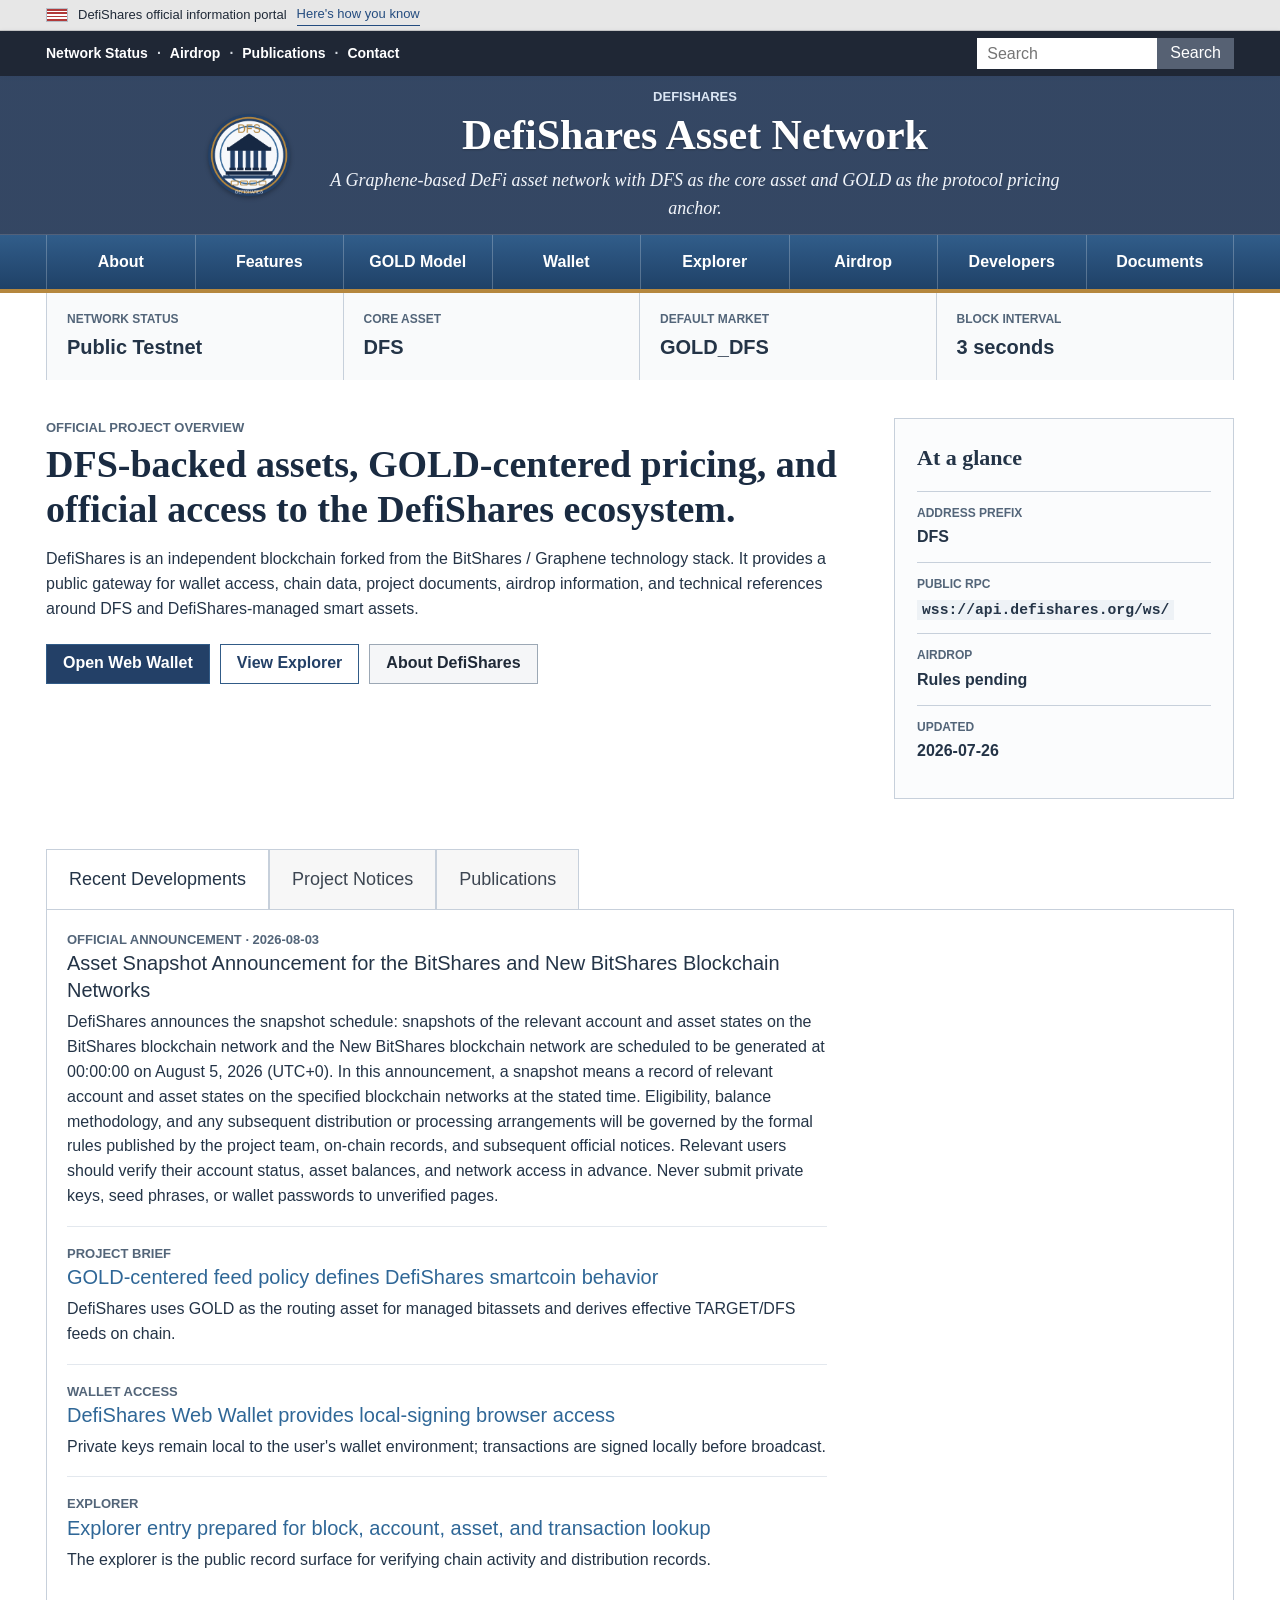
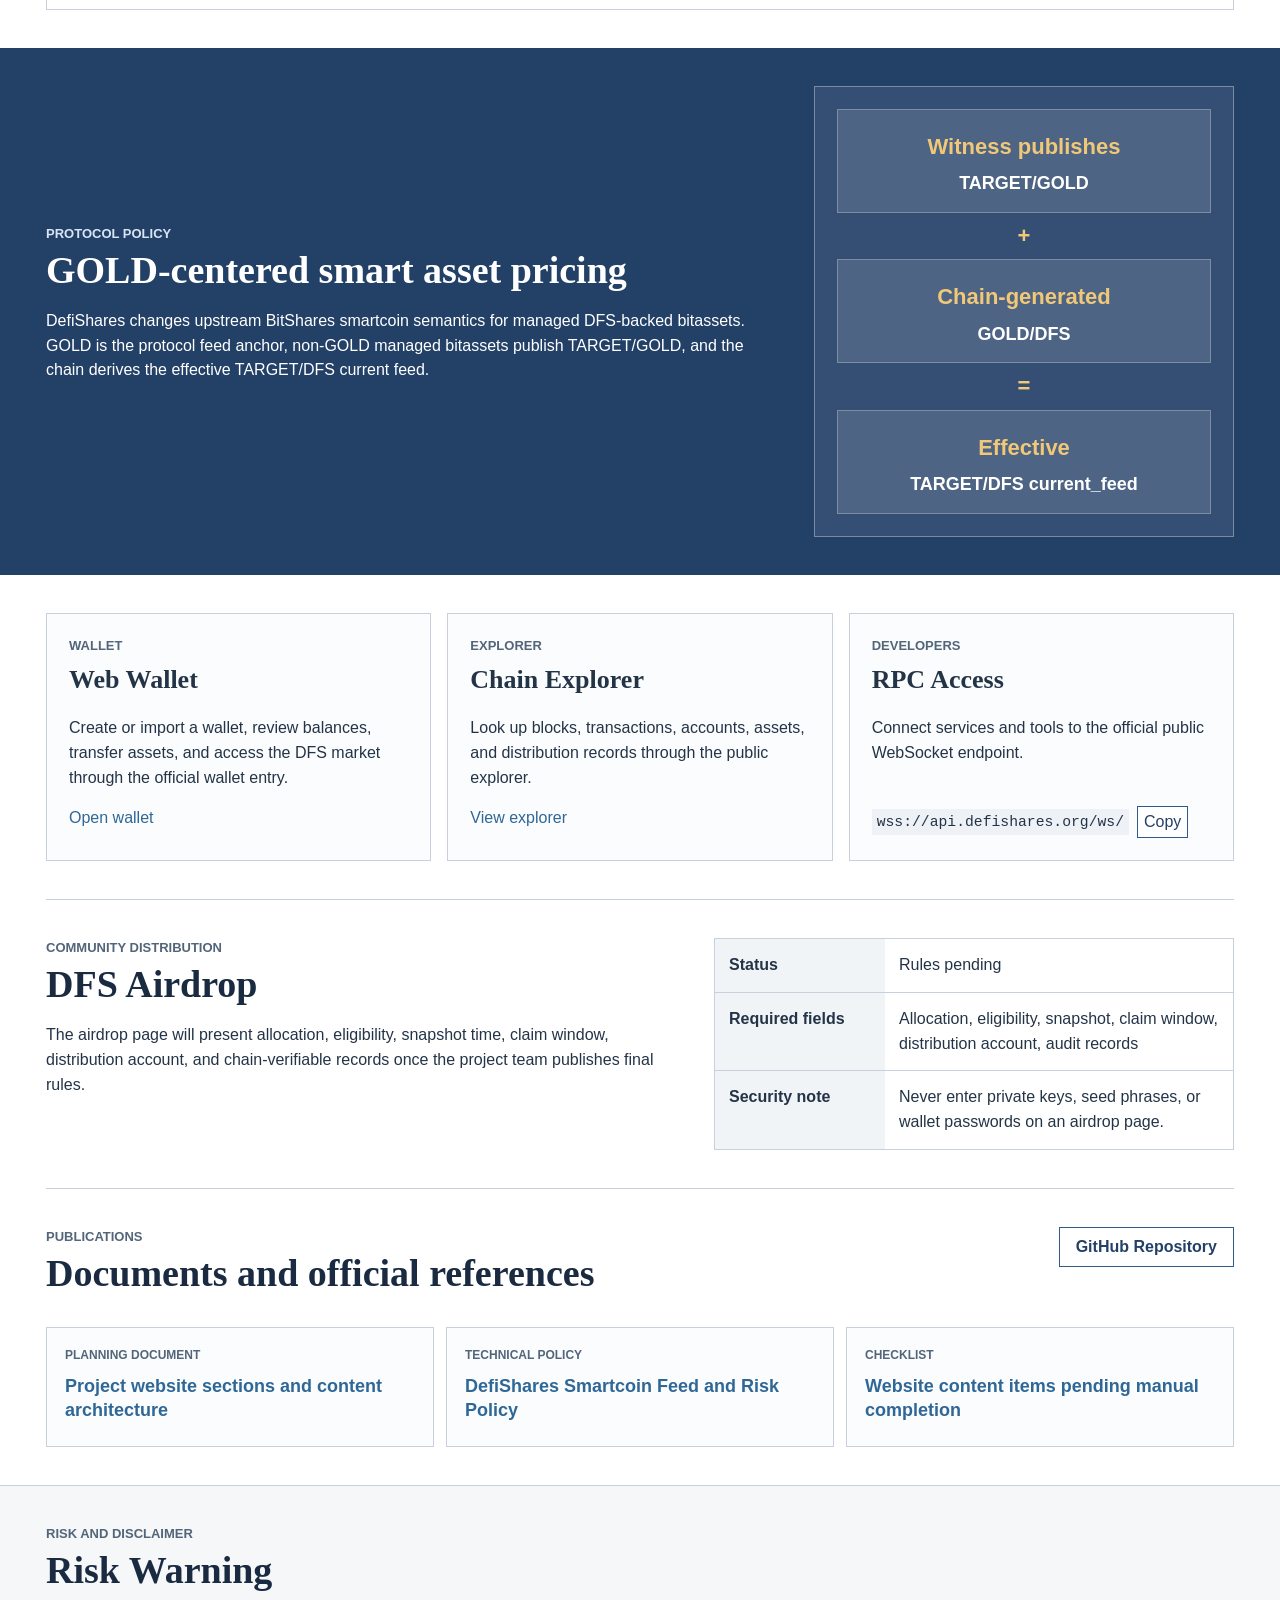
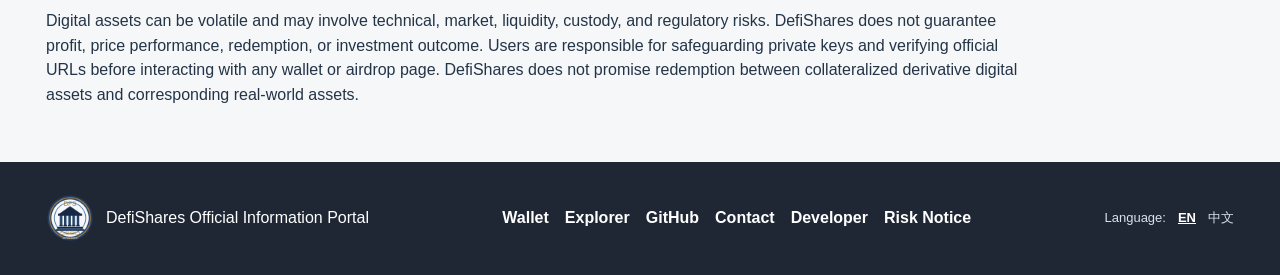
==== index.html @ ba1f583e "Clarify BitShares asset snapshot announcement" ====
<!doctype html>
<html lang="zh-CN">
  <head>
    <meta charset="utf-8" />
    <meta name="viewport" content="width=device-width, initial-scale=1" />
    <title>DefiShares - Official Information Portal</title>
    <meta
      name="description"
      content="DefiShares official information portal for DFS, GOLD-centered smart assets, wallet, explorer, airdrop, and technical documentation."
    />
    <link rel="icon" href="./assets/defishares-seal.png" />
    <link rel="stylesheet" href="./styles.css" />
  </head>
  <body>
    <div class="official-banner" role="note">
      <div class="page-shell banner-inner">
        <span class="mini-mark" aria-hidden="true"></span>
        <span data-i18n="portal">DefiShares official information portal</span>
        <button class="banner-toggle" type="button" aria-expanded="false" aria-controls="banner-details" data-i18n="how">
          Here's how you know
        </button>
      </div>
      <div class="page-shell banner-details" id="banner-details" hidden data-i18n="banner">
        Use links from this website to access the official wallet, explorer, documents, and community channels.
        DefiShares will never ask for your private key, seed phrase, or wallet password.
      </div>
    </div>

    <header class="site-header">
      <div class="utility-bar">
        <div class="page-shell utility-inner">
          <nav aria-label="Utility navigation">
            <a href="#status" data-i18n="networkStatus">Network Status</a>
            <a href="./airdrop.html" data-i18n="airdrop">Airdrop</a>
            <a href="./documents.html" data-i18n="publications">Publications</a>
            <a href="#community" data-i18n="contact">Contact</a>
          </nav>
          <form class="search-form" role="search">
            <label for="site-search" class="sr-only" data-i18n="search">Search</label>
            <input id="site-search" type="search" placeholder="Search" data-i18n-placeholder="search" />
            <button type="submit" data-i18n="search">Search</button>
          </form>
        </div>
      </div>

      <div class="masthead">
        <div class="page-shell masthead-inner">
          <img src="./assets/defishares-seal.png" alt="DefiShares seal" class="seal" />
          <div>
            <p class="eyebrow">DefiShares</p>
            <h1 data-i18n="mastheadTitle">DefiShares Asset Network</h1>
            <p class="tagline" data-i18n="tagline">
              A Graphene-based DeFi asset network with DFS as the core asset and GOLD as the protocol pricing anchor.
            </p>
          </div>
        </div>
      </div>

      <nav class="primary-nav" aria-label="Primary navigation">
        <div class="page-shell nav-grid">
          <a href="./about.html" data-i18n="navAbout">About</a>
          <a href="./features.html" data-i18n="navFeatures">Features</a>
          <a href="./gold.html" data-i18n="navGold">GOLD Model</a>
          <a href="#" data-link="walletUrl" data-i18n="navWallet">Wallet</a>
          <a href="#" data-link="explorerUrl" data-i18n="navExplorer">Explorer</a>
          <a href="./airdrop.html" data-i18n="navAirdrop">Airdrop</a>
          <a href="./developers.html" data-i18n="navDevelopers">Developers</a>
          <a href="./documents.html" data-i18n="navDocuments">Documents</a>
        </div>
      </nav>
    </header>

    <main id="main-content">
      <section class="status-strip" id="status" aria-label="Chain snapshot">
        <div class="page-shell status-grid">
          <article>
            <span data-i18n="networkStatus">Network</span>
            <strong data-config="networkStatus">Public Testnet</strong>
          </article>
          <article>
            <span data-i18n="coreAsset">Core Asset</span>
            <strong data-config="coreAsset">DFS</strong>
          </article>
          <article>
            <span data-i18n="defaultMarket">Default Market</span>
            <strong data-config="defaultMarket">GOLD_DFS</strong>
          </article>
          <article>
            <span data-i18n="blockInterval">Block Interval</span>
            <strong data-config="blockInterval">3 seconds</strong>
          </article>
        </div>
      </section>

      <section class="page-shell hero-section" id="about">
        <div class="hero-copy">
          <p class="section-kicker" data-i18n="officialProjectOverview">Official Project Overview</p>
          <h2 data-i18n="heroTitle">DFS-backed assets, GOLD-centered pricing, and official access to the DefiShares ecosystem.</h2>
          <p data-i18n="heroBody">
            DefiShares is an independent blockchain forked from the BitShares / Graphene technology stack.
            It provides a public gateway for wallet access, chain data, project documents, airdrop information,
            and technical references around DFS and DefiShares-managed smart assets.
          </p>
          <div class="action-row">
            <a class="button primary" href="#" data-link="walletUrl" data-i18n="openWebWallet">Open Web Wallet</a>
            <a class="button secondary" href="#" data-link="explorerUrl" data-i18n="viewExplorer">View Explorer</a>
            <a class="button tertiary" href="./about.html" data-i18n="aboutDefishares">About DefiShares</a>
          </div>
        </div>
        <aside class="official-card">
          <h3 data-i18n="atAGlance">At a glance</h3>
          <dl>
            <div>
              <dt data-i18n="addressPrefix">Address Prefix</dt>
              <dd data-config="addressPrefix">DFS</dd>
            </div>
            <div>
              <dt data-i18n="publicRpc">Public RPC</dt>
              <dd><code data-config="rpcUrl">wss://api.defishares.org/ws/</code></dd>
            </div>
            <div>
              <dt data-i18n="airdrop">Airdrop</dt>
              <dd data-config="airdropStatus">Rules pending</dd>
            </div>
            <div>
              <dt data-i18n="updated">Updated</dt>
              <dd data-config="lastUpdated">2026-07-11</dd>
            </div>
          </dl>
        </aside>
      </section>

      <section class="page-shell tab-section" id="features">
        <div class="tabs" role="tablist" aria-label="Recent developments">
          <button role="tab" id="tab-overview" aria-controls="panel-overview" aria-selected="true" data-i18n="recentDevelopments">Recent Developments</button>
          <button role="tab" id="tab-notices" aria-controls="panel-notices" aria-selected="false" data-i18n="projectNotices">Project Notices</button>
          <button role="tab" id="tab-publications" aria-controls="panel-publications" aria-selected="false" data-i18n="publications">Publications</button>
        </div>
        <div class="tab-panels">
          <section class="tab-panel active" id="panel-overview" role="tabpanel" aria-labelledby="tab-overview">
            <div class="news-list">
              <article>
                <p class="meta" data-i18n="snapshotAnnouncementMeta">Official announcement · 2026-08-03</p>
                <h3 data-i18n="snapshotAnnouncementTitle">Asset Snapshot Announcement for the BitShares and New BitShares Blockchain Networks</h3>
                <p data-i18n="snapshotAnnouncementBody">DefiShares announces the snapshot schedule: snapshots of the relevant account and asset states on the BitShares blockchain network and the New BitShares blockchain network are scheduled to be generated at 00:00:00 on August 5, 2026 (UTC+0). In this announcement, a snapshot means a record of relevant account and asset states on the specified blockchain networks at the stated time. Eligibility, balance methodology, and any subsequent distribution or processing arrangements will be governed by the formal rules published by the project team, on-chain records, and subsequent official notices. Relevant users should verify their account status, asset balances, and network access in advance. Never submit private keys, seed phrases, or wallet passwords to unverified pages.</p>
              </article>
              <article>
                <p class="meta" data-i18n="projectBrief">Project brief</p>
                <h3><a href="./gold.html" data-i18n="goldNewsTitle">GOLD-centered feed policy defines DefiShares smartcoin behavior</a></h3>
                <p data-i18n="goldNewsBody">DefiShares uses GOLD as the routing asset for managed bitassets and derives effective TARGET/DFS feeds on chain.</p>
              </article>
              <article>
                <p class="meta" data-i18n="walletAccess">Wallet access</p>
                <h3><a href="#" data-link="walletUrl" data-i18n="walletNewsTitle">DefiShares Web Wallet provides local-signing browser access</a></h3>
                <p data-i18n="walletNewsBody">Private keys remain local to the user's wallet environment; transactions are signed locally before broadcast.</p>
              </article>
              <article>
                <p class="meta" data-i18n="navExplorer">Explorer</p>
                <h3><a href="#" data-link="explorerUrl" data-i18n="explorerNewsTitle">Explorer entry prepared for block, account, asset, and transaction lookup</a></h3>
                <p data-i18n="explorerNewsBody">The explorer is the public record surface for verifying chain activity and distribution records.</p>
              </article>
            </div>
          </section>

          <section class="tab-panel" id="panel-notices" role="tabpanel" aria-labelledby="tab-notices" hidden>
            <div class="notice-grid">
              <article>
                <p class="meta" data-i18n="snapshotAnnouncementMeta">Official announcement · 2026-08-03</p>
                <h3 data-i18n="snapshotAnnouncementTitle">Asset Snapshot Announcement for the BitShares and New BitShares Blockchain Networks</h3>
                <p data-i18n="snapshotAnnouncementBody">DefiShares announces the snapshot schedule: snapshots of the relevant account and asset states on the BitShares blockchain network and the New BitShares blockchain network are scheduled to be generated at 00:00:00 on August 5, 2026 (UTC+0). In this announcement, a snapshot means a record of relevant account and asset states on the specified blockchain networks at the stated time. Eligibility, balance methodology, and any subsequent distribution or processing arrangements will be governed by the formal rules published by the project team, on-chain records, and subsequent official notices. Relevant users should verify their account status, asset balances, and network access in advance. Never submit private keys, seed phrases, or wallet passwords to unverified pages.</p>
              </article>
              <article>
                <h3 data-i18n="networkDesignation">Network designation</h3>
                <p data-i18n="networkDesignationBody">This site currently labels the active network as Public Testnet. Update site-config.js if the launch state changes.</p>
              </article>
              <article>
                <h3 data-i18n="riskStatement">Risk statement</h3>
                <p data-i18n="riskStatementBody">DFS and DefiShares-managed assets involve blockchain, liquidity, market, custody, and protocol risks. This website does not provide investment advice.</p>
              </article>
            </div>
          </section>

          <section class="tab-panel" id="panel-publications" role="tabpanel" aria-labelledby="tab-publications" hidden>
            <ul class="publication-list">
              <li><a href="../DefiShares项目官网板块与内容规划.md" data-i18n="websitePlanningDoc">Website section and content planning document</a></li>
              <li><a href="../bitshares-core/defishares-docs/Gold-Feed-Policy.md" data-i18n="feedPolicyDoc">DefiShares Smartcoin Feed and Risk Policy</a></li>
              <li><a href="../output/pdf/DefiShares官网待填写内容清单.pdf" data-i18n="checklistDoc">Website content completion checklist</a></li>
            </ul>
          </section>
        </div>
      </section>

      <section class="blue-band" id="gold">
        <div class="page-shell two-column">
          <div>
            <p class="section-kicker light" data-i18n="protocolPolicy">Protocol Policy</p>
            <h2 data-i18n="goldPricingTitle">GOLD-centered smart asset pricing</h2>
            <p data-i18n="goldPricingBody">
              DefiShares changes upstream BitShares smartcoin semantics for managed DFS-backed bitassets.
              GOLD is the protocol feed anchor, non-GOLD managed bitassets publish TARGET/GOLD, and the chain
              derives the effective TARGET/DFS current feed.
            </p>
          </div>
          <div class="formula-panel" aria-label="GOLD feed formula">
            <div><span data-i18n="witnessPublishes">Witness publishes</span> <strong>TARGET/GOLD</strong></div>
            <span>+</span>
            <div><span data-i18n="chainGenerated">Chain-generated</span> <strong>GOLD/DFS</strong></div>
            <span>=</span>
            <div><span data-i18n="effectiveFeed">Effective</span> <strong data-i18n="targetDfsFeed">TARGET/DFS current_feed</strong></div>
          </div>
        </div>
      </section>

      <section class="page-shell content-grid">
        <article class="content-card" id="wallet">
          <p class="meta" data-i18n="navWallet">Wallet</p>
          <h2 data-i18n="webWallet">Web Wallet</h2>
          <p data-i18n="walletCardBody">Create or import a wallet, review balances, transfer assets, and access the DFS market through the official wallet entry.</p>
          <a href="#" data-link="walletUrl" data-i18n="openWallet">Open wallet</a>
        </article>
        <article class="content-card" id="explorer">
          <p class="meta" data-i18n="navExplorer">Explorer</p>
          <h2 data-i18n="chainExplorer">Chain Explorer</h2>
          <p data-i18n="explorerCardBody">Look up blocks, transactions, accounts, assets, and distribution records through the public explorer.</p>
          <a href="#" data-link="explorerUrl" data-i18n="viewExplorerLower">View explorer</a>
        </article>
        <article class="content-card" id="developers">
          <p class="meta" data-i18n="navDevelopers">Developers</p>
          <h2 data-i18n="rpcAccess">RPC Access</h2>
          <p data-i18n="rpcBody">Connect services and tools to the official public WebSocket endpoint.</p>
          <div class="copy-row">
            <code data-config="rpcUrl">wss://api.defishares.org/ws/</code>
            <button type="button" id="copy-rpc" data-i18n="copy">Copy</button>
          </div>
        </article>
      </section>

      <section class="page-shell airdrop-section" id="airdrop">
        <div>
          <p class="section-kicker" data-i18n="communityDistribution">Community Distribution</p>
          <h2 data-i18n="dfsAirdrop">DFS Airdrop</h2>
          <p data-i18n="airdropBody">
            The airdrop page will present allocation, eligibility, snapshot time, claim window, distribution account,
            and chain-verifiable records once the project team publishes final rules.
          </p>
        </div>
        <div class="airdrop-table" role="table" aria-label="Airdrop fields">
          <div role="row">
            <strong role="cell" data-i18n="status">Status</strong>
            <span role="cell" data-config="airdropStatus">Rules pending</span>
          </div>
          <div role="row">
            <strong role="cell" data-i18n="requiredFields">Required fields</strong>
            <span role="cell" data-i18n="requiredFieldsValue">Allocation, eligibility, snapshot, claim window, distribution account, audit records</span>
          </div>
          <div role="row">
            <strong role="cell" data-i18n="securityNote">Security note</strong>
            <span role="cell" data-i18n="securityNoteValue">Never enter private keys, seed phrases, or wallet passwords on an airdrop page.</span>
          </div>
        </div>
      </section>

      <section class="page-shell documents-section" id="documents">
        <div class="section-heading-row">
          <div>
            <p class="section-kicker" data-i18n="publications">Publications</p>
            <h2 data-i18n="documentsReferences">Documents and official references</h2>
          </div>
          <a class="button secondary" href="#" data-link="githubUrl" data-i18n="githubRepository">GitHub Repository</a>
        </div>
        <div class="document-list">
          <a href="../DefiShares项目官网板块与内容规划.md">
            <span data-i18n="planningDocument">Planning Document</span>
            <strong data-i18n="planningDocumentBody">Project website sections and content architecture</strong>
          </a>
          <a href="../bitshares-core/defishares-docs/Gold-Feed-Policy.md">
            <span data-i18n="technicalPolicy">Technical Policy</span>
            <strong data-i18n="feedPolicyBody">DefiShares Smartcoin Feed and Risk Policy</strong>
          </a>
          <a href="../output/pdf/DefiShares官网待填写内容清单.pdf">
            <span data-i18n="checklist">Checklist</span>
            <strong data-i18n="checklistBody">Website content items pending manual completion</strong>
          </a>
        </div>
      </section>

      <section class="risk-section" id="risk">
        <div class="page-shell">
          <p class="section-kicker" data-i18n="riskDisclaimer">Risk and Disclaimer</p>
          <h2 data-i18n="importantNotice">Risk Warning</h2>
          <p data-i18n="riskBody">
            Digital assets can be volatile and may involve technical, market, liquidity, custody, and regulatory risks.
            DefiShares does not guarantee profit, price performance, redemption, or investment outcome.
            Users are responsible for safeguarding private keys and verifying official URLs before interacting with any wallet or airdrop page.
            DefiShares does not promise redemption between collateralized derivative digital assets and corresponding real-world assets.
          </p>
        </div>
      </section>
    </main>

    <footer class="site-footer" id="community">
      <div class="page-shell footer-grid">
        <div>
          <img src="./assets/defishares-seal.png" alt="" class="footer-seal" />
          <p data-i18n="footerPortal">DefiShares Official Information Portal</p>
        </div>
        <nav aria-label="Footer navigation">
          <a href="#" data-link="walletUrl" data-i18n="navWallet">Wallet</a>
          <a href="#" data-link="explorerUrl" data-i18n="navExplorer">Explorer</a>
          <a href="#" data-link="githubUrl">GitHub</a>
          <a href="mailto:contact@defishares.org" data-i18n="contact">Contact</a>
          <a href="mailto:dev@defishares.org" data-i18n="developer">Developer</a>
          <a href="./index.html#risk" data-i18n="riskNotice">Risk Notice</a>
        </nav>
        <div class="footer-language" role="group" aria-label="Language">
          <span data-i18n="language">Language:</span>
          <button type="button" data-lang="en">EN</button>
          <button type="button" data-lang="zh">中文</button>
        </div>
      </div>
    </footer>

    <script src="./site-config.js?v=3"></script>
    <script src="./script.js?v=8"></script>
  </body>
</html>
---- styles.css ----
:root {
  --ink: #243447;
  --muted: #536579;
  --navy: #1f2f46;
  --blue: #234067;
  --blue-2: #315b87;
  --link: #2f6797;
  --banner: #e7e7e7;
  --paper: #ffffff;
  --wash: #f4f6f8;
  --line: #c7d0db;
  --gold: #b5873e;
  --shadow: 0 2px 6px rgb(31 47 70 / 14%);
}

* {
  box-sizing: border-box;
}

html {
  scroll-behavior: smooth;
}

body {
  margin: 0;
  color: var(--ink);
  background: #6a7c94;
  font-family: Arial, Helvetica, "PingFang SC", "Microsoft YaHei", sans-serif;
  font-size: 16px;
  line-height: 1.55;
}

a {
  color: var(--link);
  text-decoration: none;
}

a:hover,
a:focus {
  text-decoration: underline;
}

button,
input {
  font: inherit;
}

.page-shell {
  width: min(1188px, calc(100% - 48px));
  margin: 0 auto;
}

.sr-only {
  position: absolute;
  width: 1px;
  height: 1px;
  padding: 0;
  margin: -1px;
  overflow: hidden;
  clip: rect(0, 0, 0, 0);
  border: 0;
}

.official-banner {
  color: #1f2937;
  background: var(--banner);
  border-bottom: 1px solid #c6c6c6;
  font-size: 13px;
}

.banner-inner {
  display: flex;
  align-items: center;
  gap: 10px;
  min-height: 30px;
}

.mini-mark {
  width: 22px;
  height: 14px;
  display: inline-block;
  border: 1px solid #b6bec8;
  background:
    linear-gradient(#b13a3a 0 14%, #fff 14% 28%, #b13a3a 28% 42%, #fff 42% 56%, #b13a3a 56% 70%, #fff 70% 84%, #b13a3a 84%),
    linear-gradient(90deg, #315b87 0 42%, transparent 42%);
}

.banner-toggle {
  border: 0;
  background: transparent;
  color: #244c7f;
  border-bottom: 1px solid currentColor;
  padding: 0;
  cursor: pointer;
}

.banner-details {
  padding: 8px 0 12px;
  color: #374151;
}

.site-header {
  background: var(--paper);
}

.utility-bar {
  background: #1f2735;
  color: white;
  box-shadow: var(--shadow);
}

.utility-inner {
  display: flex;
  justify-content: space-between;
  align-items: center;
  min-height: 45px;
  gap: 18px;
}

.utility-inner nav {
  display: flex;
  flex-wrap: wrap;
  gap: 0;
}

.utility-inner nav a {
  color: white;
  font-weight: 700;
  font-size: 14px;
}

.utility-inner nav a + a::before {
  content: "·";
  color: #d2d8e0;
  margin: 0 9px;
}

.search-form {
  display: flex;
  align-items: center;
}

.search-form input {
  width: 180px;
  height: 31px;
  border: 0;
  padding: 0 10px;
  background: white;
}

.search-form button {
  height: 31px;
  border: 0;
  color: white;
  background: #566173;
  padding: 0 13px;
  cursor: pointer;
}

.masthead {
  color: white;
  background:
    linear-gradient(rgb(35 55 86 / 92%), rgb(35 55 86 / 92%)),
    repeating-linear-gradient(90deg, rgb(255 255 255 / 8%) 0 1px, transparent 1px 54px);
  border-bottom: 1px solid rgb(255 255 255 / 14%);
}

.masthead-inner {
  min-height: 158px;
  display: flex;
  align-items: center;
  justify-content: center;
  gap: 22px;
  text-align: center;
}

.seal {
  width: 88px;
  height: 88px;
  flex: 0 0 auto;
  filter: drop-shadow(0 2px 2px rgb(0 0 0 / 28%));
}

.eyebrow,
.section-kicker,
.meta {
  margin: 0 0 4px;
  color: var(--muted);
  font-size: 13px;
  font-weight: 700;
  letter-spacing: 0;
  text-transform: uppercase;
}

.masthead .eyebrow {
  color: #dbe6f4;
}

.masthead h1 {
  margin: 0;
  font-family: Georgia, "Times New Roman", serif;
  font-size: clamp(30px, 4vw, 42px);
  line-height: 1.15;
  font-weight: 700;
  text-shadow: 0 1px 2px rgb(0 0 0 / 28%);
}

.tagline {
  max-width: 760px;
  margin: 8px auto 0;
  color: #f2f5fa;
  font-family: Georgia, "Times New Roman", serif;
  font-size: 18px;
  font-style: italic;
}

.primary-nav {
  background: linear-gradient(#315d8a, #1f4167);
  border-bottom: 4px solid var(--gold);
}

.nav-grid {
  display: grid;
  grid-template-columns: repeat(8, 1fr);
}

.nav-grid a {
  min-height: 54px;
  display: flex;
  align-items: center;
  justify-content: center;
  color: white;
  font-weight: 700;
  text-align: center;
  border-left: 1px solid rgb(255 255 255 / 24%);
}

.nav-grid a[aria-current="page"] {
  background: rgb(16 36 60 / 34%);
}

.nav-grid a:last-child {
  border-right: 1px solid rgb(255 255 255 / 24%);
}

.status-strip,
main {
  background: var(--paper);
}

.status-grid {
  display: grid;
  grid-template-columns: repeat(4, 1fr);
  gap: 0;
  border-left: 1px solid var(--line);
  border-right: 1px solid var(--line);
}

.status-grid article {
  padding: 17px 20px;
  border-right: 1px solid var(--line);
  background: #f9fafb;
}

.status-grid article:last-child {
  border-right: 0;
}

.status-grid span {
  display: block;
  color: var(--muted);
  font-size: 12px;
  font-weight: 700;
  text-transform: uppercase;
}

.status-grid strong {
  display: block;
  margin-top: 3px;
  color: var(--ink);
  font-size: 20px;
}

.hero-section {
  display: grid;
  grid-template-columns: minmax(0, 1fr) 340px;
  gap: 44px;
  padding: 38px 0 34px;
}

.hero-copy h2,
.blue-band h2,
.documents-section h2,
.airdrop-section h2,
.risk-section h2 {
  margin: 0 0 13px;
  color: #1a2b41;
  font-family: Georgia, "Times New Roman", serif;
  font-size: clamp(28px, 3vw, 38px);
  line-height: 1.18;
}

.hero-copy p {
  max-width: 800px;
}

.action-row {
  display: flex;
  flex-wrap: wrap;
  gap: 10px;
  margin-top: 22px;
}

.button {
  display: inline-flex;
  min-height: 40px;
  align-items: center;
  justify-content: center;
  padding: 0 16px;
  border: 1px solid var(--blue-2);
  font-weight: 700;
}

.button.primary {
  color: white;
  background: var(--blue);
}

.button.secondary {
  color: var(--blue);
  background: white;
}

.button.tertiary {
  color: #1f2937;
  border-color: #9ca8b5;
  background: #f5f6f8;
}

.button.is-copied {
  color: #21613b;
  border-color: #8ac49e;
  background: #edf8f0;
}

.official-card,
.content-card {
  border: 1px solid var(--line);
  background: #fbfcfd;
}

.official-card {
  padding: 22px;
}

.official-card h3 {
  margin: 0 0 16px;
  font-family: Georgia, "Times New Roman", serif;
  font-size: 22px;
}

.official-card dl {
  margin: 0;
}

.official-card div {
  padding: 12px 0;
  border-top: 1px solid var(--line);
}

.official-card dt {
  color: var(--muted);
  font-size: 12px;
  font-weight: 700;
  text-transform: uppercase;
}

.official-card dd {
  margin: 3px 0 0;
  font-weight: 700;
}

code {
  padding: 2px 5px;
  background: #eef2f6;
  font-family: "SFMono-Regular", Consolas, "Liberation Mono", monospace;
  font-size: 0.92em;
}

.tab-section {
  padding: 16px 0 38px;
}

.tabs {
  display: flex;
  border-bottom: 1px solid var(--line);
}

.tabs button {
  min-height: 60px;
  padding: 0 22px;
  border: 1px solid var(--line);
  border-bottom: 0;
  color: #3d4652;
  background: #f7f7f7;
  font-size: 18px;
  cursor: pointer;
}

.tabs button[aria-selected="true"] {
  color: var(--ink);
  background: white;
}

.tab-panels {
  border: 1px solid var(--line);
  border-top: 0;
  padding: 20px;
}

.news-list article {
  max-width: 760px;
  padding: 0 0 17px;
}

.news-list article + article {
  border-top: 1px solid #e3e8ee;
  padding-top: 17px;
}

.news-list h3 {
  margin: 0 0 6px;
  font-size: 20px;
  line-height: 1.35;
  font-weight: 400;
}

.news-list p,
.notice-grid p {
  margin: 0;
}

.notice-grid {
  display: grid;
  grid-template-columns: repeat(2, 1fr);
  gap: 16px;
}

.notice-grid article {
  border: 1px solid var(--line);
  padding: 18px;
  background: #f8fafc;
}

.notice-grid h3 {
  margin: 0 0 8px;
}

.publication-list {
  margin: 0;
  padding-left: 20px;
}

.publication-list li + li {
  margin-top: 10px;
}

.blue-band {
  color: white;
  background: var(--blue);
  padding: 38px 0;
}

.two-column {
  display: grid;
  grid-template-columns: minmax(0, 1fr) 420px;
  gap: 44px;
  align-items: center;
}

.section-kicker.light {
  color: #d8e5f4;
}

.blue-band h2,
.blue-band p {
  color: white;
}

.formula-panel {
  border: 1px solid rgb(255 255 255 / 34%);
  background: rgb(255 255 255 / 8%);
  padding: 22px;
  font-size: 18px;
  text-align: center;
}

.formula-panel div {
  padding: 14px;
  background: rgb(255 255 255 / 12%);
  border: 1px solid rgb(255 255 255 / 26%);
}

.formula-panel span {
  display: block;
  margin: 6px 0;
  color: #f0c878;
  font-weight: 700;
  font-size: 22px;
}

.content-grid {
  display: grid;
  grid-template-columns: repeat(3, 1fr);
  gap: 16px;
  padding: 38px 0;
}

.content-card {
  padding: 22px;
}

.content-card h2 {
  margin: 0 0 9px;
  font-family: Georgia, "Times New Roman", serif;
  font-size: 26px;
}

.content-card p:not(.meta) {
  min-height: 74px;
}

.copy-row {
  display: flex;
  align-items: center;
  gap: 8px;
  min-width: 0;
}

.copy-row code {
  overflow-wrap: anywhere;
}

.copy-row button {
  min-height: 32px;
  border: 1px solid var(--blue-2);
  color: var(--blue);
  background: white;
  cursor: pointer;
}

.airdrop-section {
  display: grid;
  grid-template-columns: minmax(0, 1fr) 520px;
  gap: 34px;
  padding: 38px 0;
  border-top: 1px solid var(--line);
}

.airdrop-table {
  border: 1px solid var(--line);
}

.airdrop-table > div {
  display: grid;
  grid-template-columns: 170px 1fr;
}

.airdrop-table > div + div {
  border-top: 1px solid var(--line);
}

.airdrop-table strong,
.airdrop-table span {
  padding: 14px;
}

.airdrop-table strong {
  background: #f1f4f7;
}

.airdrop-query {
  padding: 38px 0;
  border-top: 1px solid var(--line);
}

.airdrop-query-heading {
  display: flex;
  justify-content: space-between;
  align-items: flex-start;
  gap: 22px;
  margin-bottom: 20px;
}

.airdrop-query-heading h2 {
  margin: 0 0 8px;
  font-family: Georgia, "Times New Roman", serif;
  font-size: 28px;
}

.airdrop-query-heading p:not(.section-kicker) {
  max-width: 720px;
  margin: 0;
  color: var(--muted);
}

.airdrop-query-badge {
  flex: 0 0 auto;
  padding: 7px 10px;
  border: 1px solid var(--line);
  color: var(--blue);
  background: #f1f4f7;
  font-size: 12px;
  font-weight: 700;
}

.airdrop-query-form {
  display: grid;
  grid-template-columns: 180px minmax(0, 1fr) auto;
  align-items: end;
  gap: 14px;
  padding: 18px;
  border: 1px solid var(--line);
  background: #fbfcfd;
}

.airdrop-field {
  display: grid;
  gap: 6px;
}

.airdrop-field label {
  color: var(--muted);
  font-size: 13px;
  font-weight: 700;
}

.airdrop-field input,
.airdrop-field select {
  min-height: 42px;
  border: 1px solid #aebac7;
  padding: 8px 10px;
  color: var(--ink);
  background: white;
}

.airdrop-query-status {
  min-height: 25px;
  margin: 14px 0 0;
  color: var(--muted);
}

.airdrop-query-status.is-error {
  color: #8a2f2f;
}

.airdrop-query-status.is-success {
  color: #21613f;
}

.airdrop-result {
  margin-top: 12px;
  border: 1px solid var(--line);
  background: white;
}

.airdrop-result-header {
  display: flex;
  justify-content: space-between;
  gap: 18px;
  padding: 16px 18px;
  background: #f1f4f7;
  border-bottom: 1px solid var(--line);
}

.airdrop-result-header strong {
  display: block;
  font-size: 20px;
}

.airdrop-result-header span {
  color: var(--muted);
  font-size: 13px;
}

.airdrop-result-grid {
  display: grid;
  grid-template-columns: repeat(3, 1fr);
}

.airdrop-result-item {
  padding: 14px 18px;
  border-right: 1px solid var(--line);
  border-bottom: 1px solid var(--line);
}

.airdrop-result-item:nth-child(3n) {
  border-right: 0;
}

.airdrop-result-item span {
  display: block;
  color: var(--muted);
  font-size: 12px;
}

.airdrop-result-item strong {
  display: block;
  margin-top: 3px;
  font-size: 18px;
}

.airdrop-query-note {
  margin: 14px 0 0;
  color: var(--muted);
  font-size: 13px;
}

.airdrop-query-note.is-warning {
  padding: 10px 12px;
  border-left: 3px solid var(--gold);
  background: #fff9ec;
  color: #70511c;
}

.airdrop-claim-panel {
  margin: 18px;
  padding: 18px;
  border: 1px solid #b8c8d8;
  background: #f7fafc;
}

.airdrop-claim-panel.is-direct {
  border-left: 4px solid #28704d;
  background: #f1faf5;
}

.airdrop-claim-panel.is-review {
  border-left: 4px solid var(--gold);
  background: #fff9ec;
}

.airdrop-claim-panel p {
  margin: 0 0 10px;
}

.airdrop-claim-panel .section-kicker {
  margin-bottom: 6px;
}

.airdrop-action-note {
  color: var(--muted);
  font-size: 13px;
}

.airdrop-action-form {
  display: grid;
  grid-template-columns: minmax(0, 1fr) auto;
  gap: 10px;
  align-items: end;
  margin-top: 14px;
}

.airdrop-action-form label,
.airdrop-challenge-box label {
  grid-column: 1 / -1;
  color: var(--muted);
  font-size: 13px;
  font-weight: 700;
}

.airdrop-action-form input,
.airdrop-challenge-box textarea {
  width: 100%;
  border: 1px solid #aebac7;
  padding: 9px 10px;
  color: var(--ink);
  background: white;
}

.airdrop-challenge-box {
  margin-top: 16px;
  padding-top: 16px;
  border-top: 1px solid var(--line);
}

.airdrop-challenge-box pre {
  overflow: auto;
  margin: 10px 0;
  padding: 12px;
  white-space: pre-wrap;
  word-break: break-word;
  border: 1px solid #c8d2dc;
  background: #eef2f5;
  font: 13px/1.55 ui-monospace, SFMono-Regular, Menlo, Consolas, monospace;
}

.airdrop-challenge-box textarea {
  display: block;
  min-height: 180px;
  margin: 8px 0 12px;
  resize: vertical;
  font: 13px/1.5 ui-monospace, SFMono-Regular, Menlo, Consolas, monospace;
}

.airdrop-action-status {
  margin: 12px 0 0;
  color: var(--muted);
  font-size: 13px;
}

.airdrop-action-status.is-error,
.airdrop-action-status.is-success {
  margin-top: 14px;
  padding: 10px 12px;
  border: 1px solid;
  border-radius: 6px;
  font-weight: 700;
}

.airdrop-action-status.is-error {
  color: #9d1c1c;
  border-color: #e5a7a7;
  background: #fff1f1;
}

.airdrop-action-status.is-success {
  color: #17633a;
  border-color: #9ed4b6;
  background: #effaf3;
}

.airdrop-action-form input.is-invalid {
  border-color: #c43a3a;
  outline: 3px solid rgba(196, 58, 58, 0.14);
  background: #fff7f7;
}

.documents-section {
  padding: 38px 0;
  border-top: 1px solid var(--line);
}

.section-heading-row {
  display: flex;
  justify-content: space-between;
  align-items: flex-start;
  gap: 18px;
  margin-bottom: 18px;
}

.document-list {
  display: grid;
  grid-template-columns: repeat(3, 1fr);
  gap: 12px;
}

.document-list a {
  display: block;
  min-height: 120px;
  padding: 18px;
  border: 1px solid var(--line);
  color: var(--ink);
  background: #fbfcfd;
}

.document-list span {
  display: block;
  color: var(--muted);
  font-size: 12px;
  font-weight: 700;
  text-transform: uppercase;
}

.document-list strong {
  display: block;
  margin-top: 9px;
  color: var(--link);
  font-size: 18px;
  line-height: 1.35;
}

.risk-section {
  padding: 38px 0;
  background: #f5f7f9;
  border-top: 1px solid var(--line);
}

.risk-section p:last-child {
  max-width: 980px;
}

.site-footer {
  color: white;
  background: #1f2735;
  padding: 28px 0;
}

.footer-grid {
  display: flex;
  justify-content: space-between;
  align-items: center;
  gap: 24px;
}

.footer-grid > div {
  display: flex;
  align-items: center;
  gap: 12px;
}

.footer-seal {
  width: 48px;
  height: 48px;
}

.site-footer a {
  color: white;
  font-weight: 700;
}

.site-footer nav {
  display: flex;
  flex-wrap: wrap;
  gap: 16px;
}

.footer-language {
  display: flex;
  align-items: center;
  gap: 8px;
  color: #d8e0ea;
  font-size: 13px;
}

.footer-language button {
  border: 0;
  color: #d8e0ea;
  background: transparent;
  padding: 0;
  cursor: pointer;
}

.footer-language button[aria-pressed="true"] {
  color: white;
  font-weight: 700;
  text-decoration: underline;
}

.interior-main {
  background: var(--paper);
}

.breadcrumb {
  padding: 10px 0 9px;
  color: var(--muted);
  font-size: 15px;
}

.breadcrumb a {
  color: var(--link);
}

.interior-title {
  padding: 14px 0 10px;
  border-bottom: 1px solid var(--line);
}

.interior-title h2 {
  margin: 0;
  color: #1a2b41;
  font-family: Georgia, "Times New Roman", serif;
  font-size: clamp(30px, 4vw, 40px);
  line-height: 1.2;
}

.about-intro {
  display: grid;
  grid-template-columns: minmax(260px, 455px) minmax(0, 1fr);
  gap: 32px;
  padding: 34px 0 30px;
}

.about-visual {
  min-height: 260px;
  display: grid;
  place-items: center;
  padding: 28px;
  color: white;
  text-align: center;
  background:
    linear-gradient(rgb(16 24 34 / 72%), rgb(16 24 34 / 72%)),
    repeating-linear-gradient(90deg, rgb(255 255 255 / 7%) 0 1px, transparent 1px 46px),
    var(--navy);
}

.about-visual img {
  width: 116px;
  height: 116px;
  margin-bottom: 14px;
  filter: drop-shadow(0 2px 4px rgb(0 0 0 / 30%));
}

.about-visual strong {
  display: block;
  font-family: Georgia, "Times New Roman", serif;
  font-size: 27px;
  line-height: 1.2;
}

.about-visual span {
  display: block;
  margin-top: 8px;
  color: #dbe6f4;
  font-style: italic;
}

.about-summary {
  font-size: 16px;
}

.about-summary p:first-child {
  margin-top: 0;
  font-weight: 700;
}

.about-summary ul {
  margin: 12px 0 0;
  padding-left: 22px;
}

.about-summary li + li {
  margin-top: 8px;
}

.about-directory {
  padding: 24px 0 34px;
  border-top: 1px solid var(--line);
}

.about-directory > h2,
.about-governance h2 {
  margin: 0 0 18px;
  color: #1a2b41;
  font-family: Georgia, "Times New Roman", serif;
  font-size: 31px;
  line-height: 1.2;
}

.directory-grid {
  display: grid;
  grid-template-columns: repeat(3, 1fr);
  border-top: 1px solid var(--line);
  border-left: 1px solid var(--line);
}

.directory-grid a {
  min-height: 132px;
  display: block;
  padding: 18px;
  border-right: 1px solid var(--line);
  border-bottom: 1px solid var(--line);
  color: var(--ink);
  background: #fbfcfd;
}

.directory-grid a:hover,
.directory-grid a:focus {
  background: #f1f5f9;
  text-decoration: none;
}

.directory-grid span {
  display: block;
  color: var(--link);
  font-size: 20px;
  font-weight: 700;
}

.directory-grid strong {
  display: block;
  margin-top: 8px;
  color: #374151;
  font-weight: 400;
}

.about-governance {
  display: grid;
  grid-template-columns: minmax(0, 1fr) 340px;
  gap: 34px;
  padding: 34px 0;
  border-top: 1px solid var(--line);
}

.about-governance p {
  margin: 0;
}

.about-governance aside {
  border: 1px solid var(--line);
  background: #f8fafc;
  padding: 18px;
}

.about-governance h3 {
  margin: 0 0 14px;
  font-family: Georgia, "Times New Roman", serif;
  font-size: 22px;
}

.about-governance dl {
  margin: 0;
}

.about-governance dl div {
  padding: 10px 0;
  border-top: 1px solid var(--line);
}

.about-governance dt {
  color: var(--muted);
  font-size: 12px;
  font-weight: 700;
  text-transform: uppercase;
}

.about-governance dd {
  margin: 2px 0 0;
  font-weight: 700;
}

.last-update {
  padding: 18px 0 40px;
  border-top: 1px solid var(--line);
  color: var(--muted);
  font-size: 13px;
}

@media (max-width: 900px) {
  .utility-inner,
  .masthead-inner,
  .footer-grid {
    align-items: flex-start;
    flex-direction: column;
  }

  .masthead-inner {
    text-align: left;
    padding: 24px 0;
  }

  .nav-grid {
    grid-template-columns: repeat(2, 1fr);
  }

  .status-grid,
  .hero-section,
  .two-column,
  .content-grid,
  .airdrop-section,
  .airdrop-query-form,
  .airdrop-action-form,
  .airdrop-result-grid,
  .document-list,
  .notice-grid,
  .about-intro,
  .about-governance {
    grid-template-columns: 1fr;
  }

  .directory-grid {
    grid-template-columns: repeat(2, 1fr);
  }

  .tabs {
    display: grid;
    grid-template-columns: 1fr;
  }

  .tabs button {
    justify-content: flex-start;
    text-align: left;
  }
}

@media (max-width: 620px) {
  .page-shell {
    width: min(100% - 28px, 1188px);
  }

  .utility-inner nav a {
    font-size: 13px;
  }

  .search-form {
    width: 100%;
  }

  .search-form input {
    width: 100%;
  }

  .status-grid strong {
    font-size: 18px;
  }

  .airdrop-table > div {
    grid-template-columns: 1fr;
  }

  .airdrop-query-heading,
  .airdrop-result-header {
    flex-direction: column;
  }

  .airdrop-result-item,
  .airdrop-result-item:nth-child(3n) {
    border-right: 0;
  }

  .action-row .button {
    width: 100%;
  }

  .directory-grid {
    grid-template-columns: 1fr;
  }
}
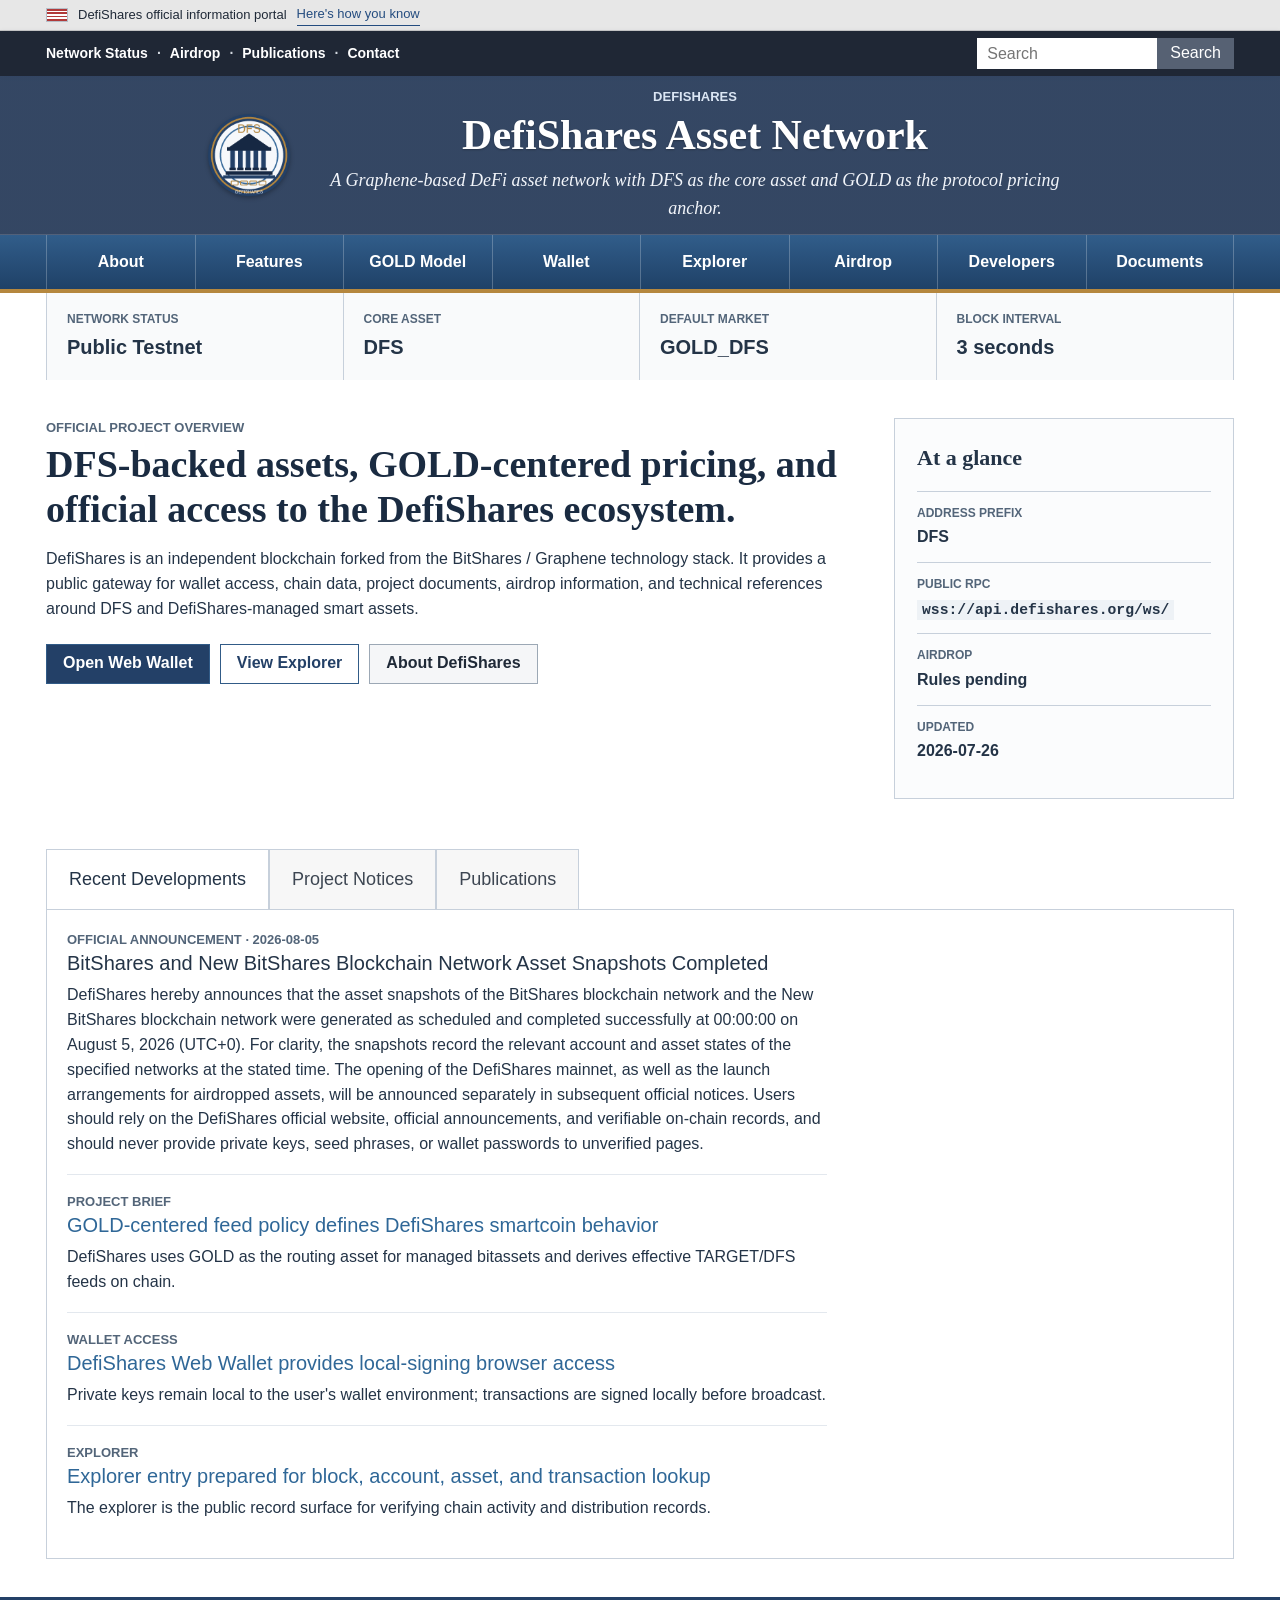
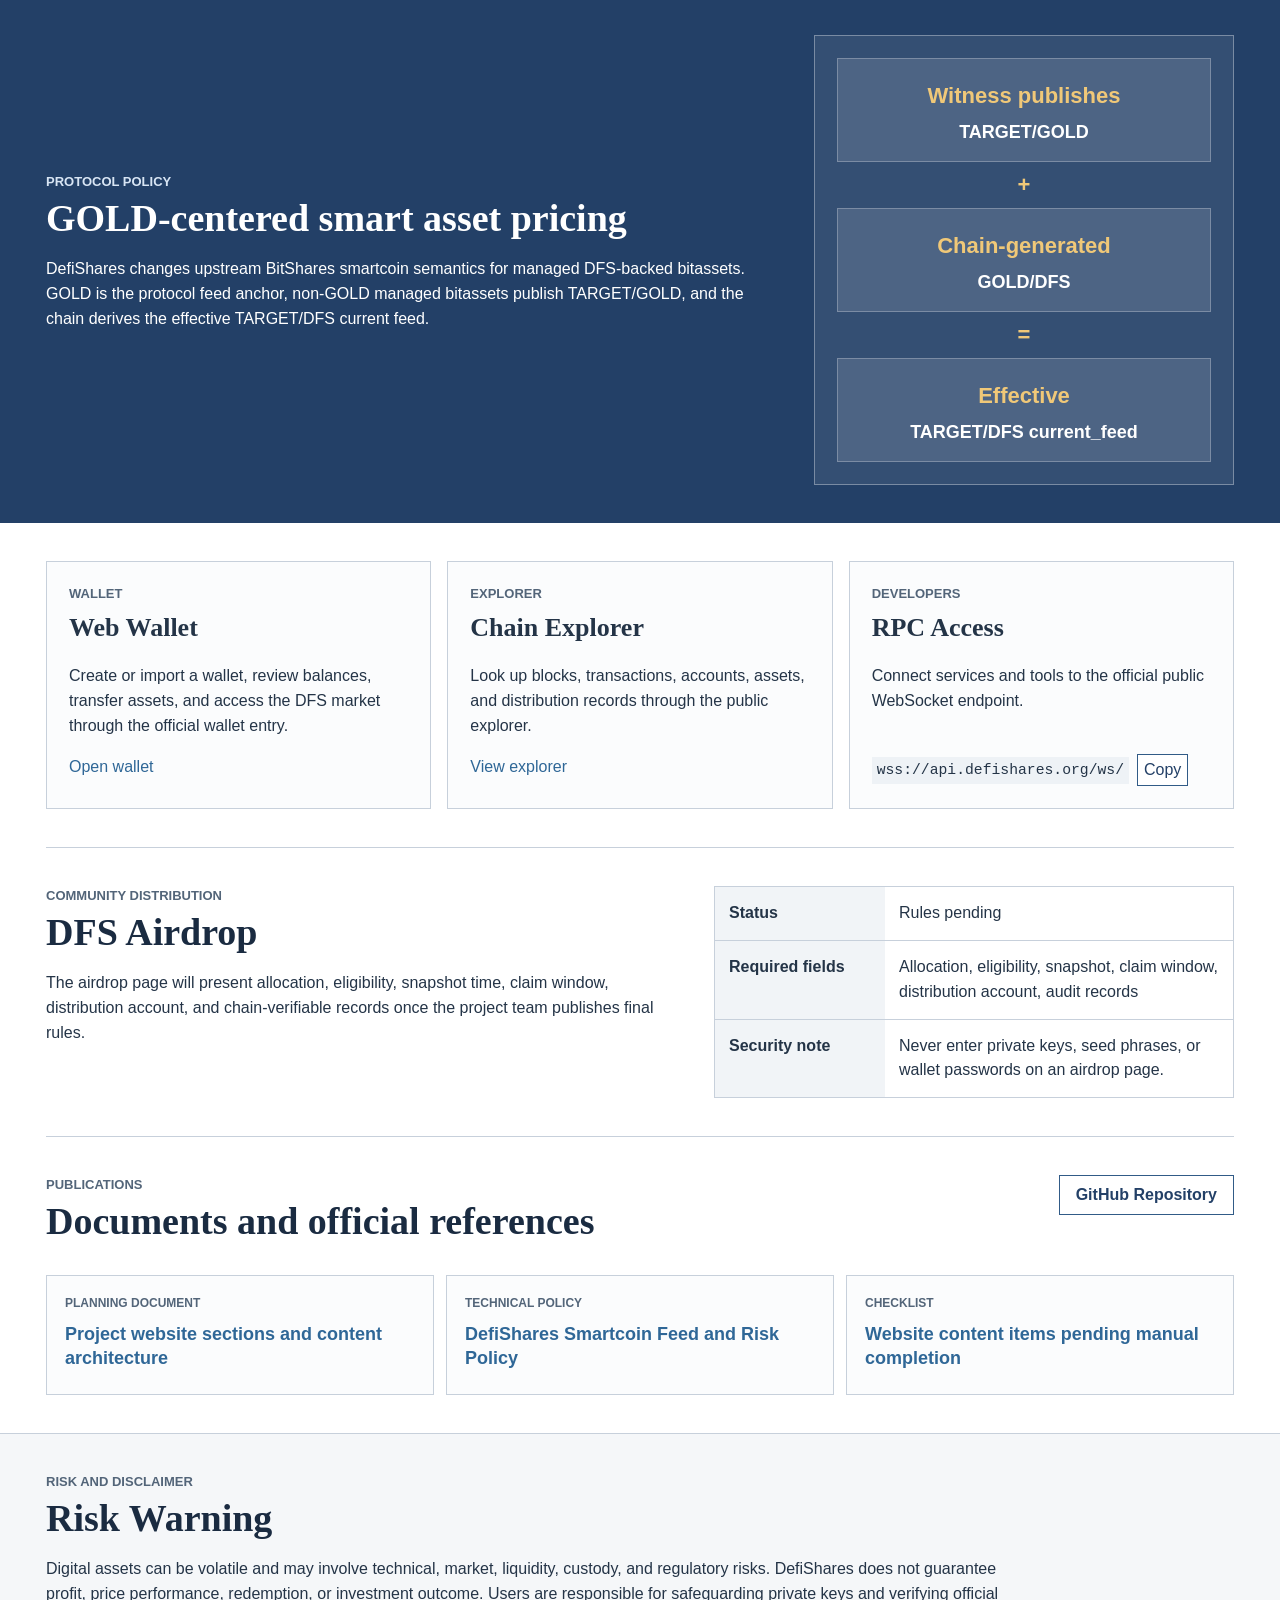
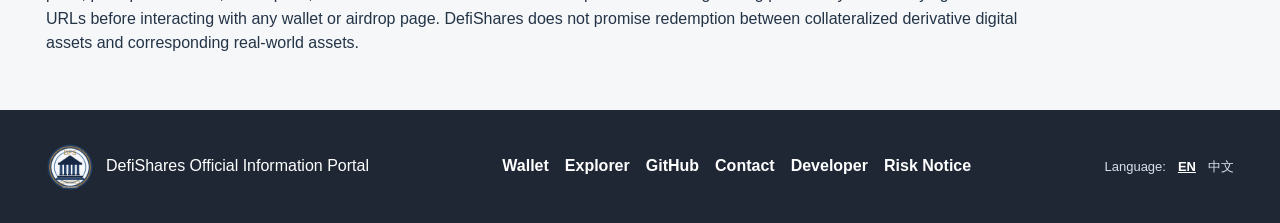
==== commit 61aaa6fc: "Correct mainnet opening announcement wording" ====
--- a/index.html
+++ b/index.html
@@ -140,9 +140,9 @@
           <section class="tab-panel active" id="panel-overview" role="tabpanel" aria-labelledby="tab-overview">
             <div class="news-list">
               <article>
-                <p class="meta" data-i18n="snapshotAnnouncementMeta">Official announcement · 2026-08-03</p>
-                <h3 data-i18n="snapshotAnnouncementTitle">Asset Snapshot Announcement for the BitShares and New BitShares Blockchain Networks</h3>
-                <p data-i18n="snapshotAnnouncementBody">DefiShares announces the snapshot schedule: snapshots of the relevant account and asset states on the BitShares blockchain network and the New BitShares blockchain network are scheduled to be generated at 00:00:00 on August 5, 2026 (UTC+0). In this announcement, a snapshot means a record of relevant account and asset states on the specified blockchain networks at the stated time. Eligibility, balance methodology, and any subsequent distribution or processing arrangements will be governed by the formal rules published by the project team, on-chain records, and subsequent official notices. Relevant users should verify their account status, asset balances, and network access in advance. Never submit private keys, seed phrases, or wallet passwords to unverified pages.</p>
+                <p class="meta" data-i18n="snapshotAnnouncementMeta">Official announcement · 2026-08-05</p>
+                <h3 data-i18n="snapshotAnnouncementTitle">BitShares and New BitShares Blockchain Network Asset Snapshots Completed</h3>
+                <p data-i18n="snapshotAnnouncementBody">DefiShares hereby announces that the asset snapshots of the BitShares blockchain network and the New BitShares blockchain network were generated as scheduled and completed successfully at 00:00:00 on August 5, 2026 (UTC+0). For clarity, the snapshots record the relevant account and asset states of the specified networks at the stated time. The opening of the DefiShares mainnet, as well as the launch arrangements for airdropped assets, will be announced separately in subsequent official notices. Users should rely on the DefiShares official website, official announcements, and verifiable on-chain records, and should never provide private keys, seed phrases, or wallet passwords to unverified pages.</p>
               </article>
               <article>
                 <p class="meta" data-i18n="projectBrief">Project brief</p>
@@ -165,9 +165,9 @@
           <section class="tab-panel" id="panel-notices" role="tabpanel" aria-labelledby="tab-notices" hidden>
             <div class="notice-grid">
               <article>
-                <p class="meta" data-i18n="snapshotAnnouncementMeta">Official announcement · 2026-08-03</p>
-                <h3 data-i18n="snapshotAnnouncementTitle">Asset Snapshot Announcement for the BitShares and New BitShares Blockchain Networks</h3>
-                <p data-i18n="snapshotAnnouncementBody">DefiShares announces the snapshot schedule: snapshots of the relevant account and asset states on the BitShares blockchain network and the New BitShares blockchain network are scheduled to be generated at 00:00:00 on August 5, 2026 (UTC+0). In this announcement, a snapshot means a record of relevant account and asset states on the specified blockchain networks at the stated time. Eligibility, balance methodology, and any subsequent distribution or processing arrangements will be governed by the formal rules published by the project team, on-chain records, and subsequent official notices. Relevant users should verify their account status, asset balances, and network access in advance. Never submit private keys, seed phrases, or wallet passwords to unverified pages.</p>
+                <p class="meta" data-i18n="snapshotAnnouncementMeta">Official announcement · 2026-08-05</p>
+                <h3 data-i18n="snapshotAnnouncementTitle">BitShares and New BitShares Blockchain Network Asset Snapshots Completed</h3>
+                <p data-i18n="snapshotAnnouncementBody">DefiShares hereby announces that the asset snapshots of the BitShares blockchain network and the New BitShares blockchain network were generated as scheduled and completed successfully at 00:00:00 on August 5, 2026 (UTC+0). For clarity, the snapshots record the relevant account and asset states of the specified networks at the stated time. The opening of the DefiShares mainnet, as well as the launch arrangements for airdropped assets, will be announced separately in subsequent official notices. Users should rely on the DefiShares official website, official announcements, and verifiable on-chain records, and should never provide private keys, seed phrases, or wallet passwords to unverified pages.</p>
               </article>
               <article>
                 <h3 data-i18n="networkDesignation">Network designation</h3>
@@ -321,6 +321,6 @@
     </footer>
 
     <script src="./site-config.js?v=3"></script>
-    <script src="./script.js?v=8"></script>
+    <script src="./script.js?v=9"></script>
   </body>
 </html>
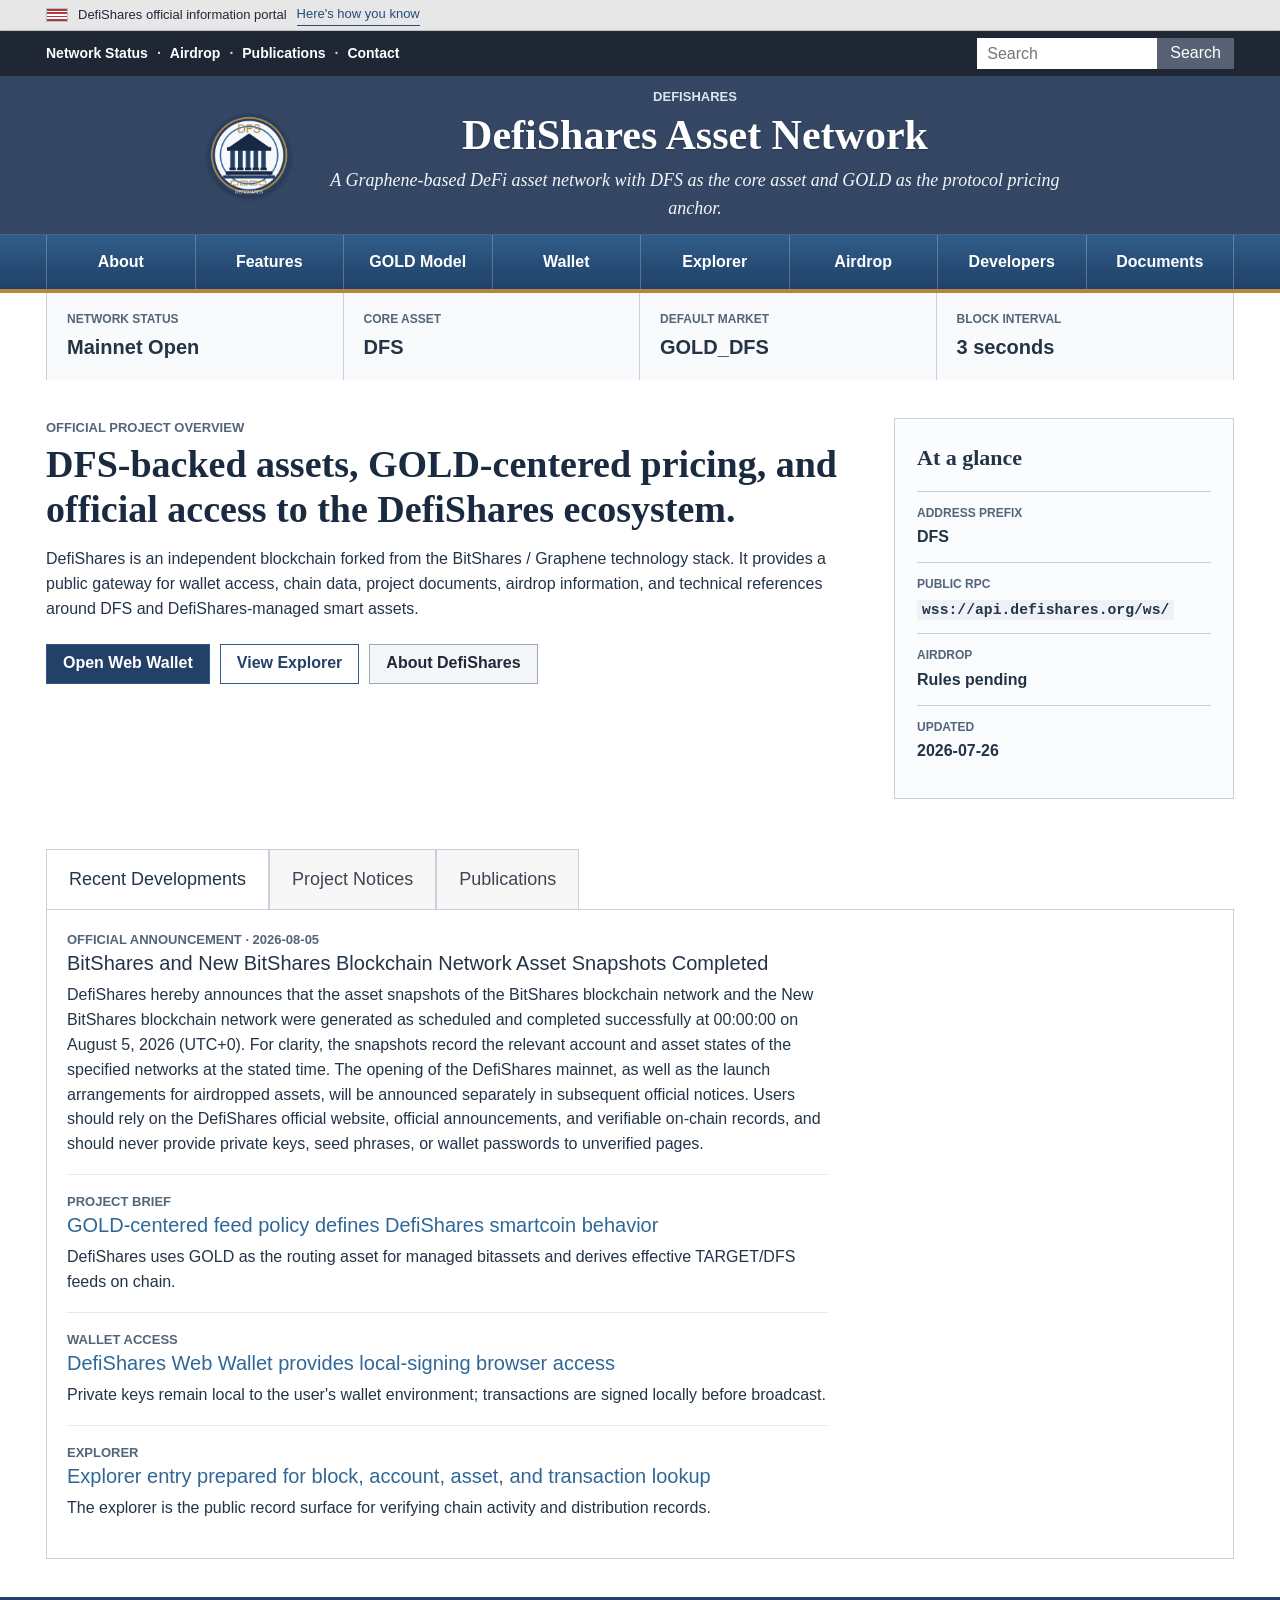
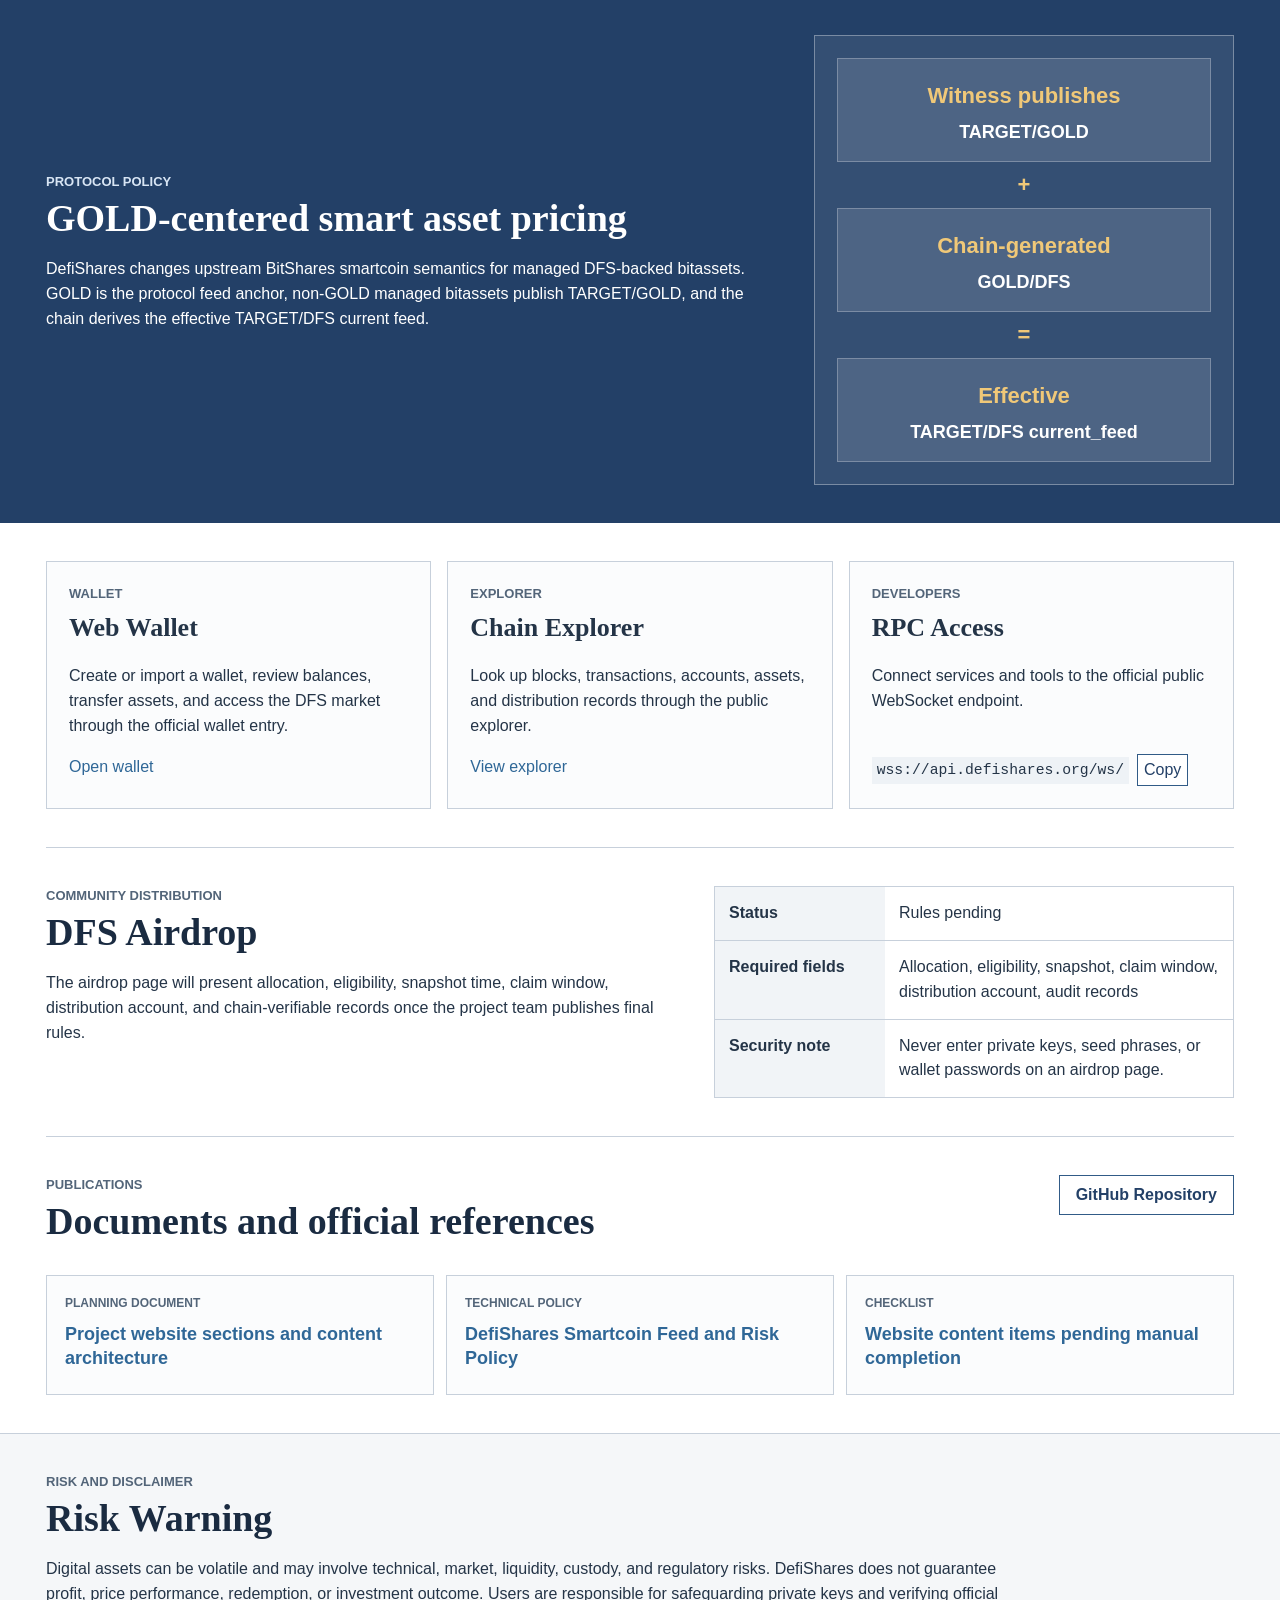
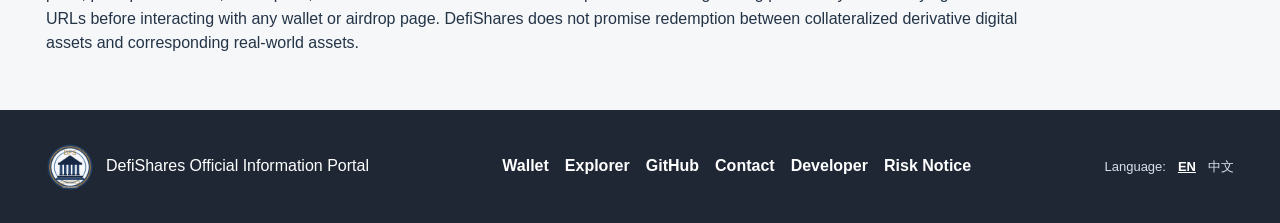
==== commit e9255666: "Add DefiShares mainnet launch countdown" ====
--- a/index.html
+++ b/index.html
@@ -70,6 +70,43 @@
       </nav>
     </header>
 
+    <section class="launch-countdown" id="mainnet-countdown" aria-labelledby="mainnet-countdown-title">
+      <div class="page-shell launch-countdown-inner">
+        <div class="launch-countdown-copy">
+          <p class="launch-kicker" data-i18n="mainnetLaunchKicker">Mainnet Launch</p>
+          <h2 id="mainnet-countdown-title" data-i18n="mainnetCountdownTitle">DefiShares Mainnet Launch Countdown</h2>
+          <p data-i18n="mainnetCountdownBody">
+            The DefiShares mainnet is scheduled to open at 00:00:00 on August 15, 2026 (UTC+0).
+          </p>
+          <p class="launch-note" data-i18n="mainnetCountdownNote">
+            The official website remains accessible during the countdown. Verify official URLs before connecting a wallet.
+          </p>
+        </div>
+        <div class="launch-countdown-clock" aria-live="polite" aria-atomic="true">
+          <div class="countdown-unit">
+            <strong data-countdown="days">00</strong>
+            <span data-i18n="countdownDays">Days</span>
+          </div>
+          <div class="countdown-separator" aria-hidden="true">:</div>
+          <div class="countdown-unit">
+            <strong data-countdown="hours">00</strong>
+            <span data-i18n="countdownHours">Hours</span>
+          </div>
+          <div class="countdown-separator" aria-hidden="true">:</div>
+          <div class="countdown-unit">
+            <strong data-countdown="minutes">00</strong>
+            <span data-i18n="countdownMinutes">Minutes</span>
+          </div>
+          <div class="countdown-separator" aria-hidden="true">:</div>
+          <div class="countdown-unit">
+            <strong data-countdown="seconds">00</strong>
+            <span data-i18n="countdownSeconds">Seconds</span>
+          </div>
+          <p class="launch-target"><span data-i18n="mainnetCountdownTarget">Target time</span> · <strong>2026-08-15 00:00 UTC+0</strong></p>
+        </div>
+      </div>
+    </section>
+
     <main id="main-content">
       <section class="status-strip" id="status" aria-label="Chain snapshot">
         <div class="page-shell status-grid">
@@ -321,6 +358,6 @@
     </footer>
 
     <script src="./site-config.js?v=3"></script>
-    <script src="./script.js?v=9"></script>
+    <script src="./script.js?v=10"></script>
   </body>
 </html>
--- a/styles.css
+++ b/styles.css
@@ -243,6 +243,121 @@
   border-right: 1px solid rgb(255 255 255 / 24%);
 }
 
+.launch-countdown {
+  color: #f6f8fb;
+  background:
+    linear-gradient(110deg, rgb(24 42 67 / 98%), rgb(32 67 103 / 98%)),
+    repeating-linear-gradient(90deg, rgb(255 255 255 / 7%) 0 1px, transparent 1px 48px);
+  border-bottom: 4px solid var(--gold);
+}
+
+.launch-countdown[hidden] {
+  display: none;
+}
+
+.launch-countdown-inner {
+  display: grid;
+  grid-template-columns: minmax(0, 1fr) minmax(420px, 0.92fr);
+  align-items: center;
+  gap: 44px;
+  min-height: 252px;
+  padding: 34px 0 32px;
+}
+
+.launch-countdown-copy {
+  max-width: 680px;
+}
+
+.launch-kicker {
+  margin: 0 0 7px;
+  color: #dcbf87;
+  font-size: 12px;
+  font-weight: 700;
+  letter-spacing: 0.08em;
+  text-transform: uppercase;
+}
+
+.launch-countdown h2 {
+  margin: 0;
+  color: #fff;
+  font-family: Georgia, "Times New Roman", serif;
+  font-size: clamp(28px, 3.4vw, 44px);
+  line-height: 1.1;
+}
+
+.launch-countdown-copy > p:not(.launch-kicker):not(.launch-note) {
+  max-width: 620px;
+  margin: 14px 0 0;
+  color: #e0e8f2;
+  font-size: 17px;
+}
+
+.launch-note {
+  margin: 15px 0 0;
+  color: #b9c9db;
+  font-size: 13px;
+}
+
+.launch-countdown-clock {
+  display: grid;
+  grid-template-columns: 1fr auto 1fr auto 1fr auto 1fr;
+  align-items: start;
+  min-width: 0;
+  padding: 22px 24px 17px;
+  border: 1px solid rgb(255 255 255 / 23%);
+  background: rgb(8 23 42 / 28%);
+  box-shadow: inset 0 1px 0 rgb(255 255 255 / 8%);
+}
+
+.countdown-unit {
+  min-width: 70px;
+  text-align: center;
+}
+
+.countdown-unit strong {
+  display: block;
+  color: #fff;
+  font-family: "SFMono-Regular", Consolas, "Liberation Mono", monospace;
+  font-size: clamp(30px, 4vw, 52px);
+  font-weight: 700;
+  line-height: 1;
+  font-variant-numeric: tabular-nums;
+}
+
+.countdown-unit span {
+  display: block;
+  margin-top: 9px;
+  color: #c5d3e2;
+  font-size: 11px;
+  font-weight: 700;
+  letter-spacing: 0.07em;
+  text-transform: uppercase;
+}
+
+.countdown-separator {
+  padding-top: 3px;
+  color: #d6b56f;
+  font-family: Georgia, "Times New Roman", serif;
+  font-size: 34px;
+  line-height: 1;
+}
+
+.launch-target {
+  grid-column: 1 / -1;
+  margin: 21px 0 0;
+  padding-top: 12px;
+  border-top: 1px solid rgb(255 255 255 / 18%);
+  color: #b9c9db;
+  font-size: 12px;
+  text-align: center;
+}
+
+.launch-target strong {
+  color: #f0d8a7;
+  font-family: "SFMono-Regular", Consolas, "Liberation Mono", monospace;
+  font-weight: 700;
+}
+
 .status-strip,
 main {
   background: var(--paper);
@@ -1154,6 +1269,7 @@
   }
 
   .status-grid,
+  .launch-countdown-inner,
   .hero-section,
   .two-column,
   .content-grid,
@@ -1181,6 +1297,10 @@
     justify-content: flex-start;
     text-align: left;
   }
+
+  .launch-countdown-inner {
+    gap: 24px;
+  }
 }
 
 @media (max-width: 620px) {
@@ -1222,6 +1342,35 @@
     width: 100%;
   }
 
+  .launch-countdown-inner {
+    padding: 26px 0 25px;
+  }
+
+  .launch-countdown h2 {
+    font-size: 30px;
+  }
+
+  .launch-countdown-clock {
+    padding: 18px 10px 14px;
+  }
+
+  .countdown-unit {
+    min-width: 0;
+  }
+
+  .countdown-unit strong {
+    font-size: 27px;
+  }
+
+  .countdown-unit span {
+    font-size: 9px;
+    letter-spacing: 0;
+  }
+
+  .countdown-separator {
+    font-size: 24px;
+  }
+
   .directory-grid {
     grid-template-columns: 1fr;
   }
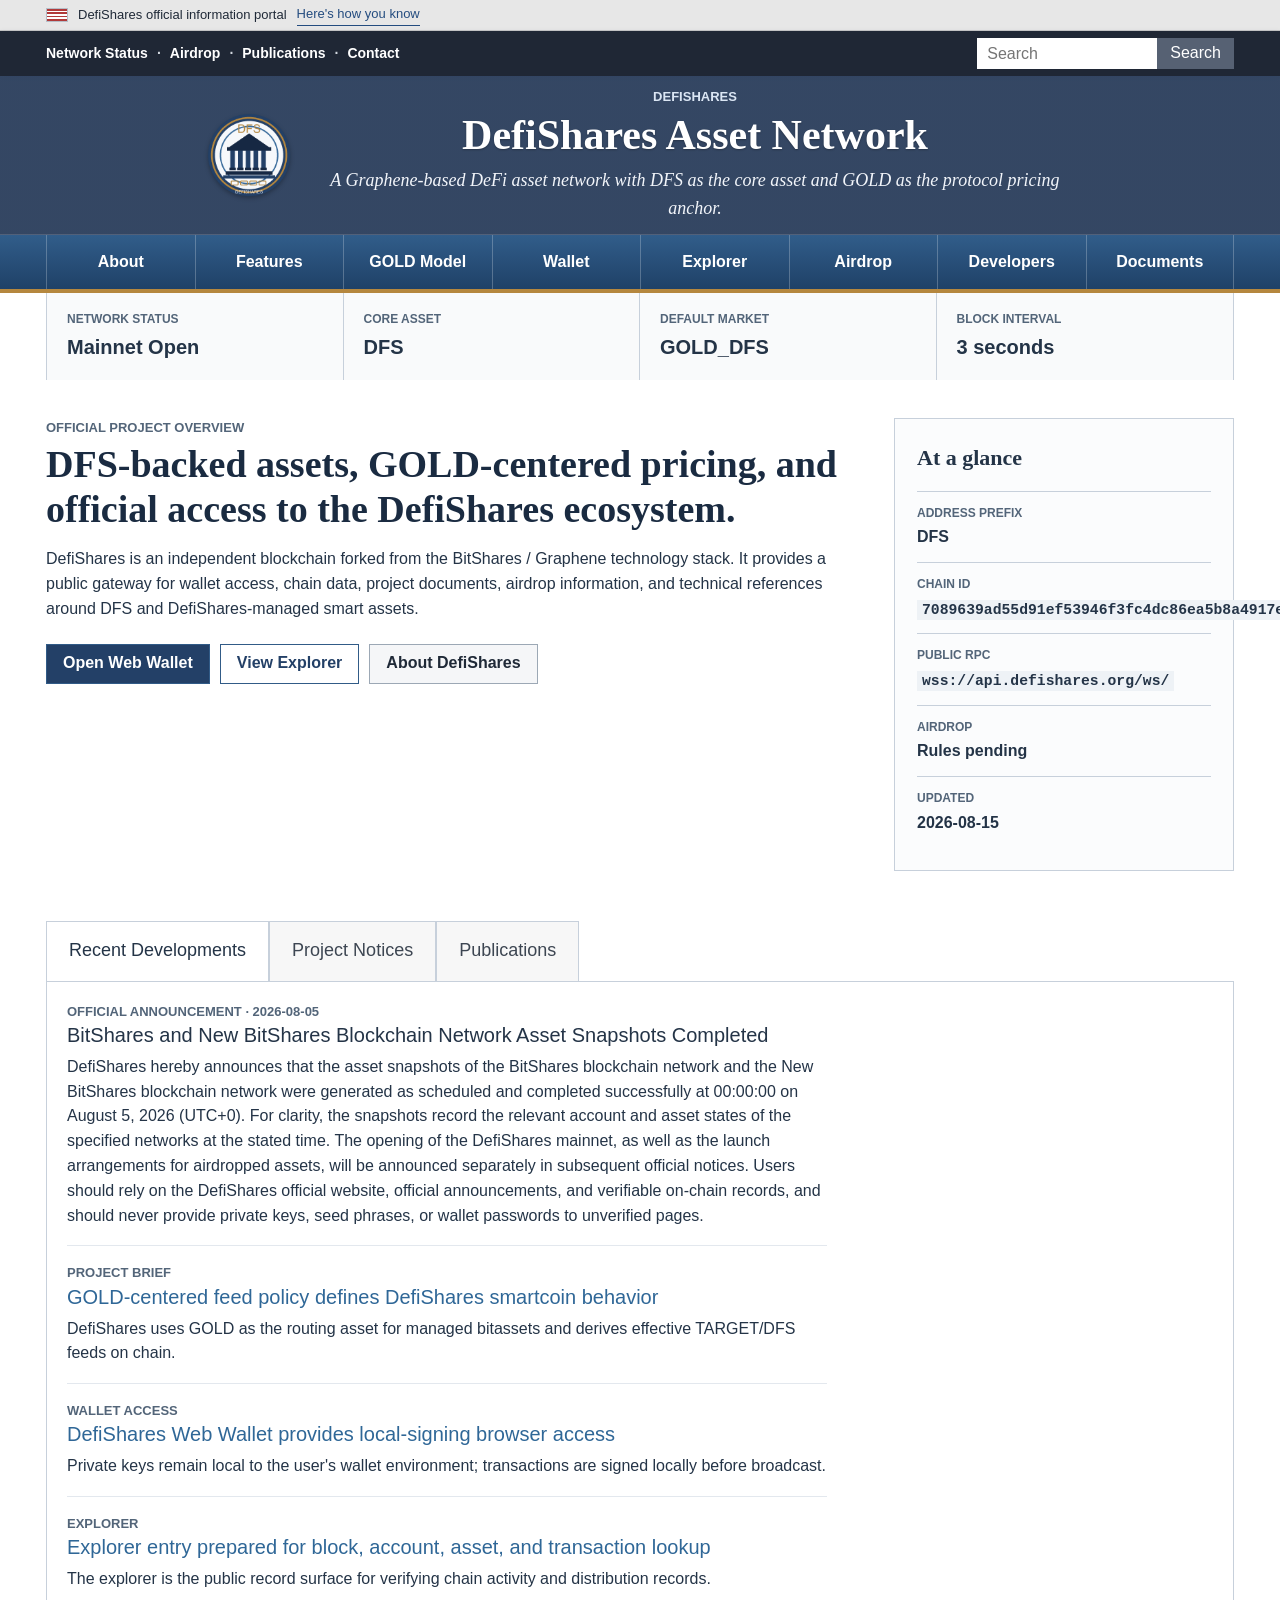
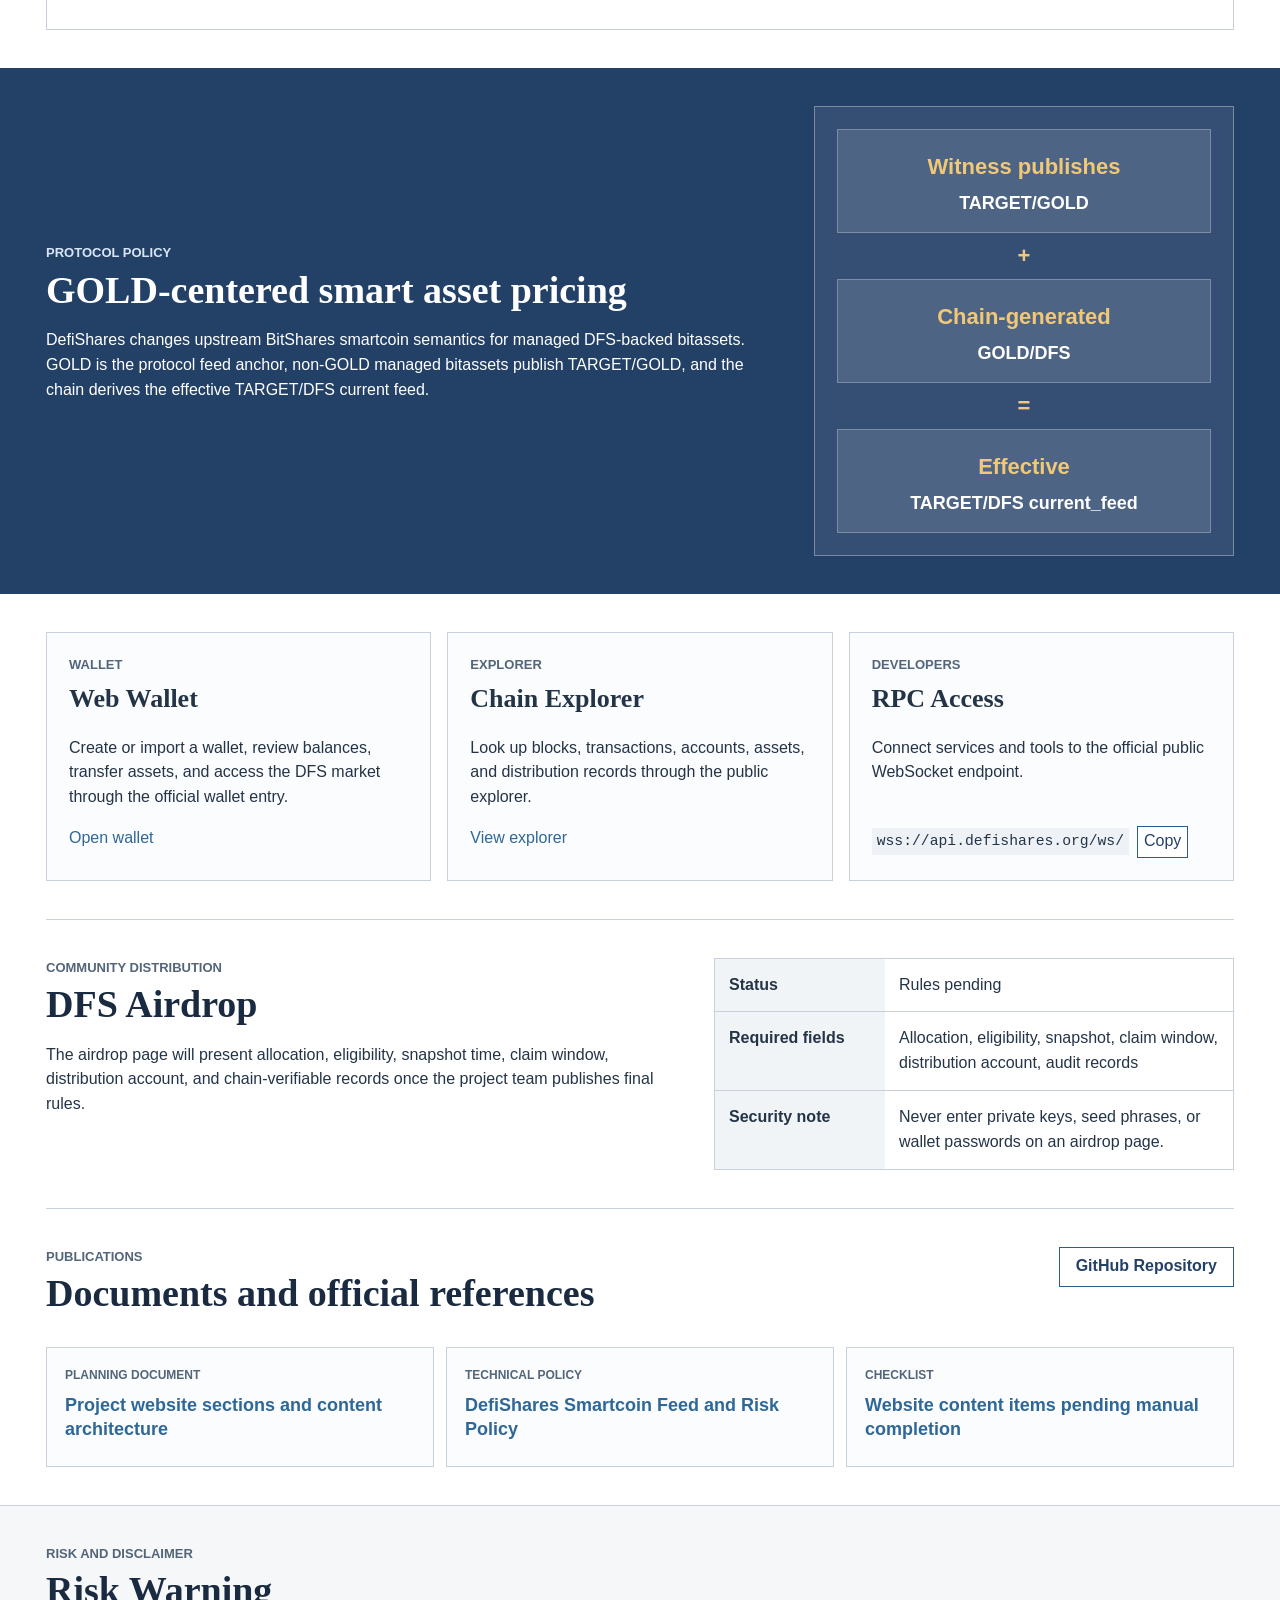
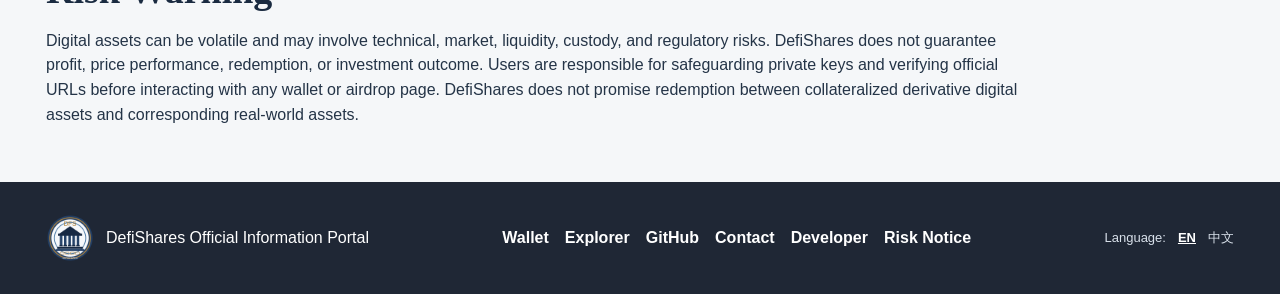
==== commit c65bef67: "Update mainnet chain identity and RPC configuration" ====
--- a/index.html
+++ b/index.html
@@ -152,6 +152,10 @@
               <dd data-config="addressPrefix">DFS</dd>
             </div>
             <div>
+              <dt data-i18n="chainId">Chain ID</dt>
+              <dd><code data-config="chainId">7089639ad55d91ef53946f3fc4dc86ea5b8a4917edcfce6d3c39bc259657acb5</code></dd>
+            </div>
+            <div>
               <dt data-i18n="publicRpc">Public RPC</dt>
               <dd><code data-config="rpcUrl">wss://api.defishares.org/ws/</code></dd>
             </div>
@@ -357,7 +361,7 @@
       </div>
     </footer>
 
-    <script src="./site-config.js?v=3"></script>
-    <script src="./script.js?v=10"></script>
+    <script src="./site-config.js?v=4"></script>
+    <script src="./script.js?v=11"></script>
   </body>
 </html>
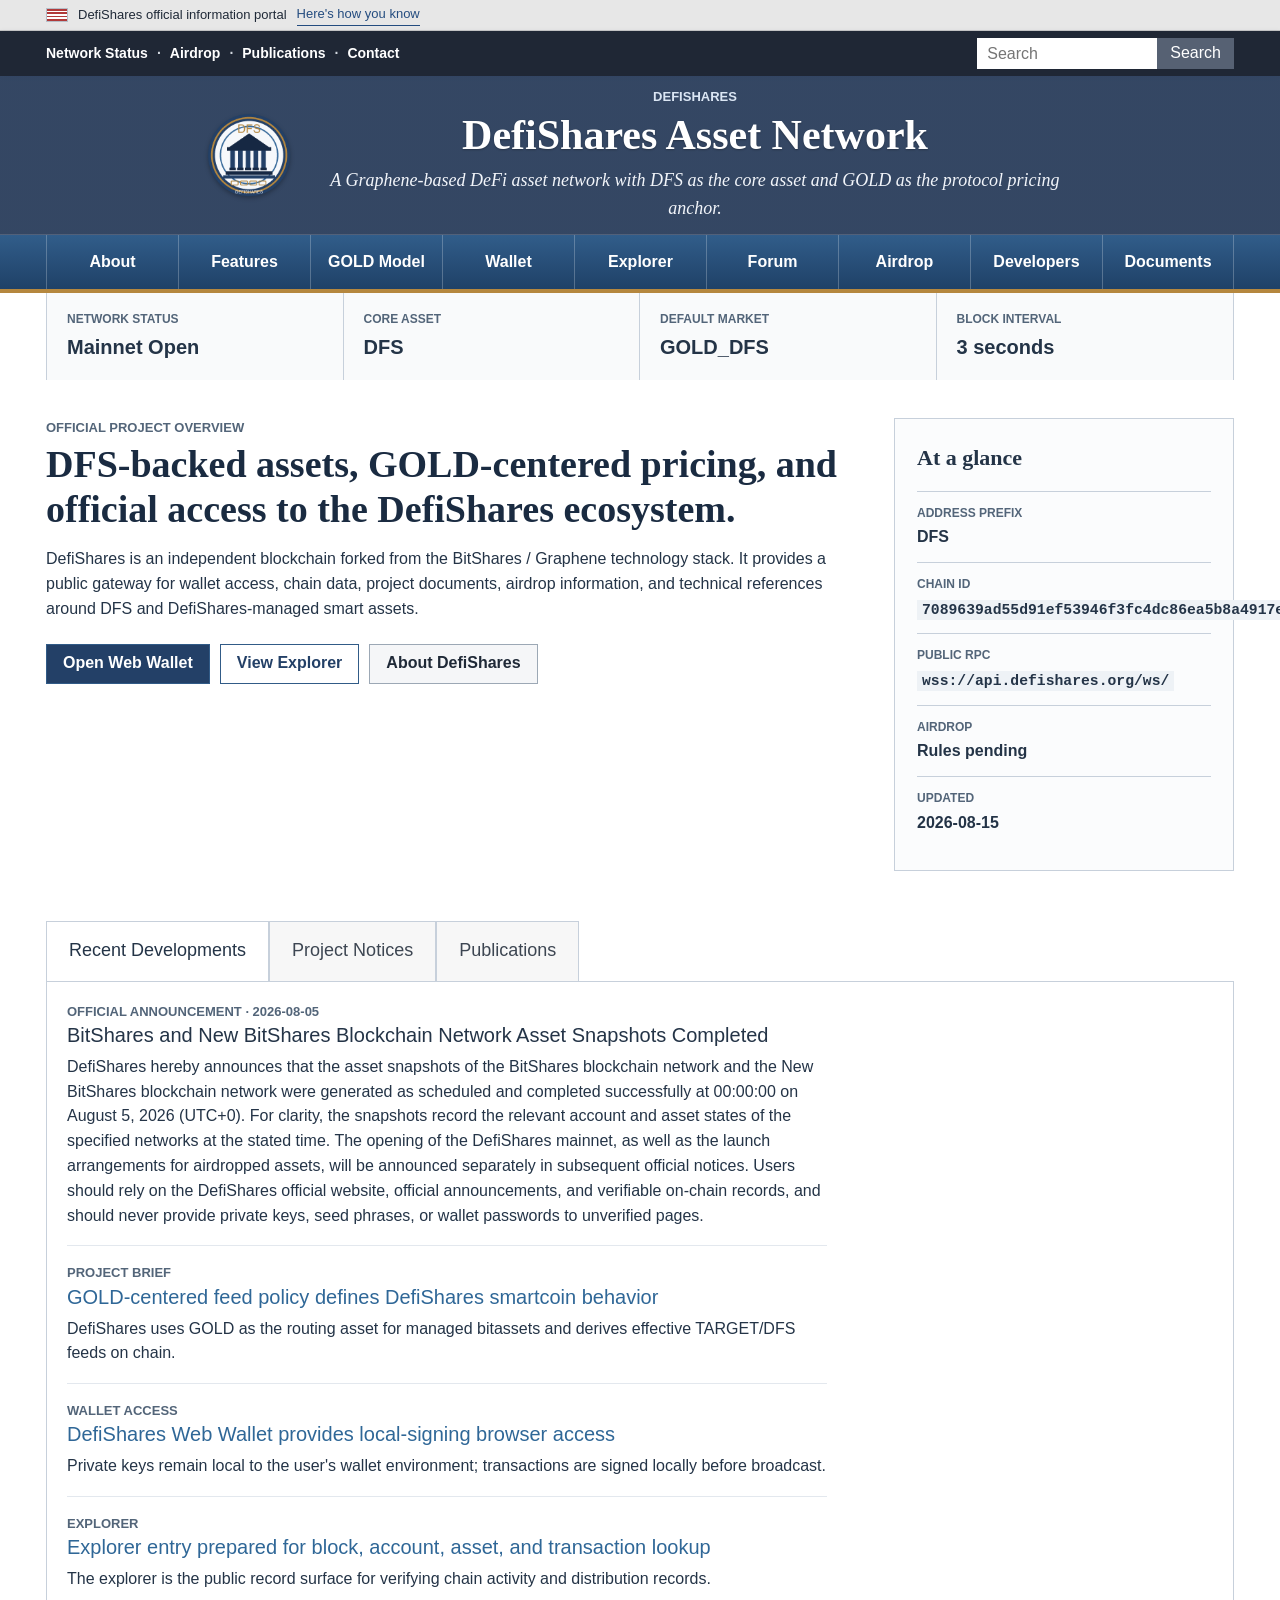
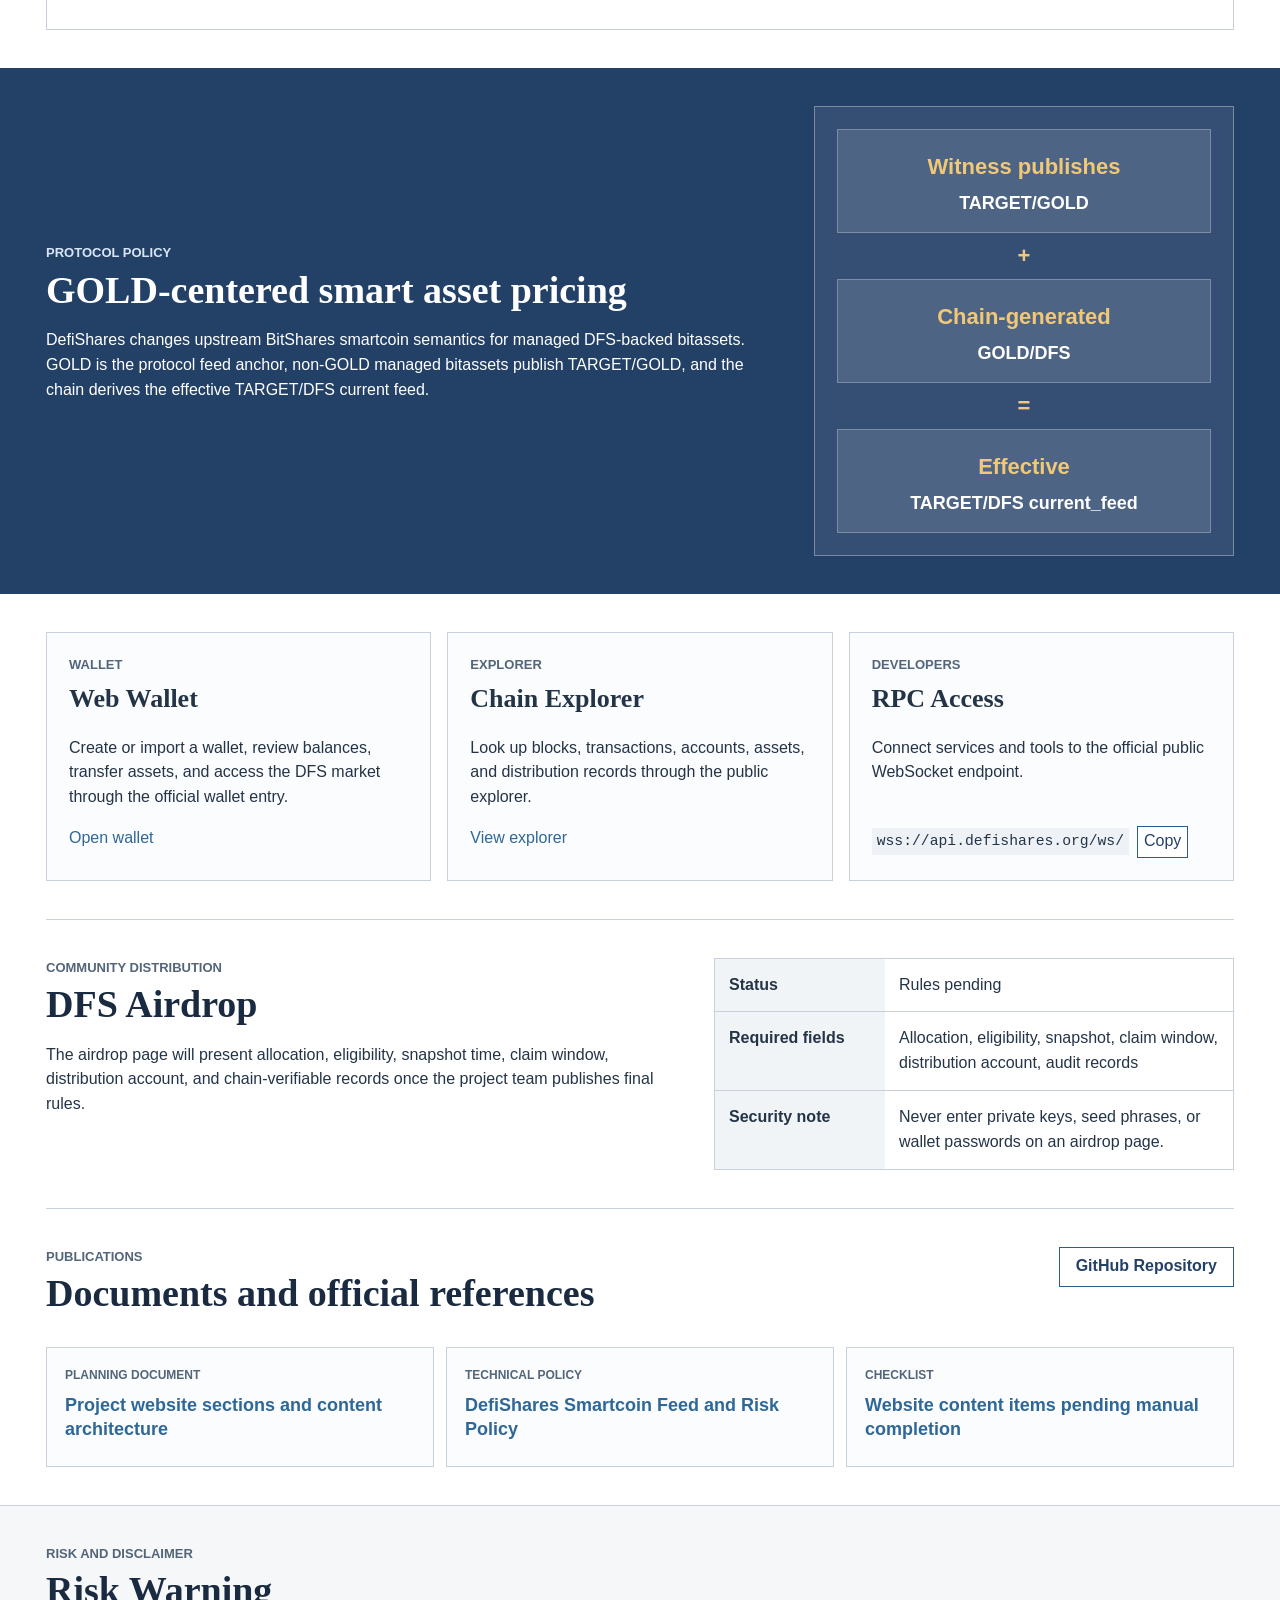
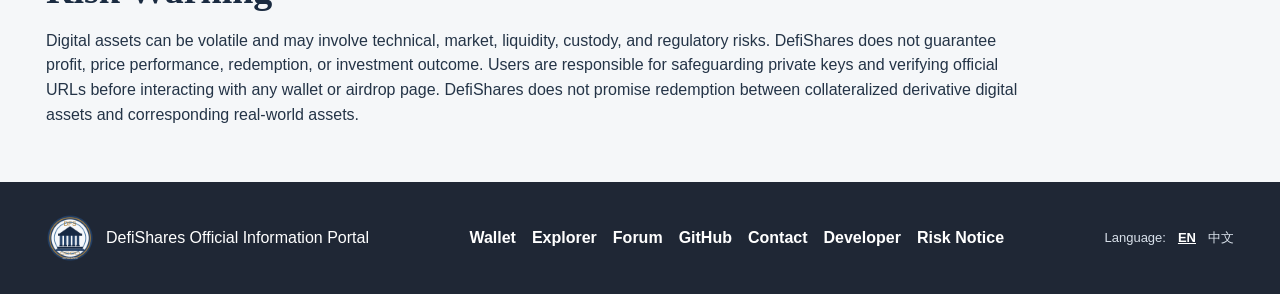
==== commit 5245c947: "Add official DFS forum link" ====
--- a/index.html
+++ b/index.html
@@ -63,6 +63,7 @@
           <a href="./gold.html" data-i18n="navGold">GOLD Model</a>
           <a href="#" data-link="walletUrl" data-i18n="navWallet">Wallet</a>
           <a href="#" data-link="explorerUrl" data-i18n="navExplorer">Explorer</a>
+          <a href="#" data-link="forumUrl" data-i18n="navForum">Forum</a>
           <a href="./airdrop.html" data-i18n="navAirdrop">Airdrop</a>
           <a href="./developers.html" data-i18n="navDevelopers">Developers</a>
           <a href="./documents.html" data-i18n="navDocuments">Documents</a>
@@ -212,7 +213,7 @@
               </article>
               <article>
                 <h3 data-i18n="networkDesignation">Network designation</h3>
-                <p data-i18n="networkDesignationBody">This site currently labels the active network as Public Testnet. Update site-config.js if the launch state changes.</p>
+                <p data-i18n="networkDesignationBody">This site currently labels the active network as Mainnet Open. Confirm the chain ID and public WSS before connecting network tools.</p>
               </article>
               <article>
                 <h3 data-i18n="riskStatement">Risk statement</h3>
@@ -348,6 +349,7 @@
         <nav aria-label="Footer navigation">
           <a href="#" data-link="walletUrl" data-i18n="navWallet">Wallet</a>
           <a href="#" data-link="explorerUrl" data-i18n="navExplorer">Explorer</a>
+          <a href="#" data-link="forumUrl" data-i18n="navForum">Forum</a>
           <a href="#" data-link="githubUrl">GitHub</a>
           <a href="mailto:contact@defishares.org" data-i18n="contact">Contact</a>
           <a href="mailto:dev@defishares.org" data-i18n="developer">Developer</a>
@@ -361,7 +363,7 @@
       </div>
     </footer>
 
-    <script src="./site-config.js?v=4"></script>
-    <script src="./script.js?v=11"></script>
+    <script src="./site-config.js?v=5"></script>
+    <script src="./script.js?v=12"></script>
   </body>
 </html>
--- a/styles.css
+++ b/styles.css
@@ -221,7 +221,7 @@
 
 .nav-grid {
   display: grid;
-  grid-template-columns: repeat(8, 1fr);
+  grid-template-columns: repeat(9, 1fr);
 }
 
 .nav-grid a {
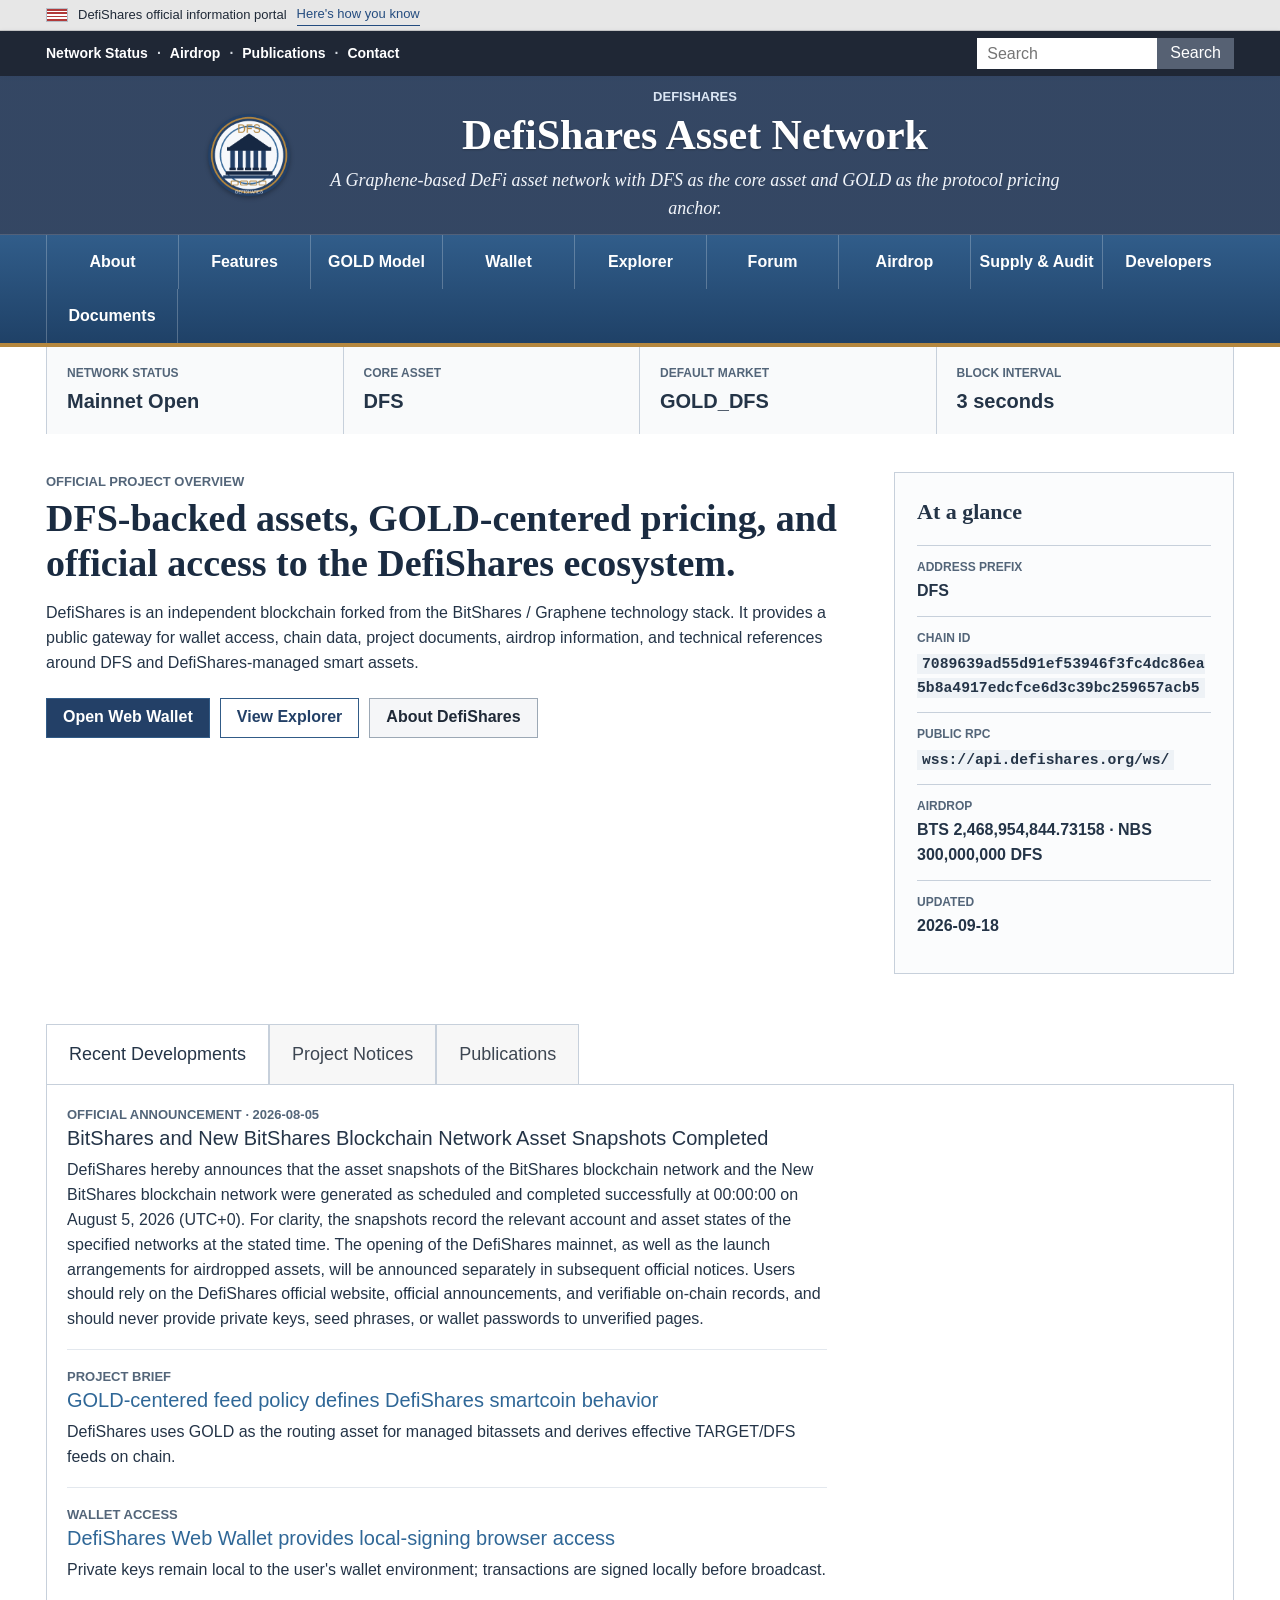
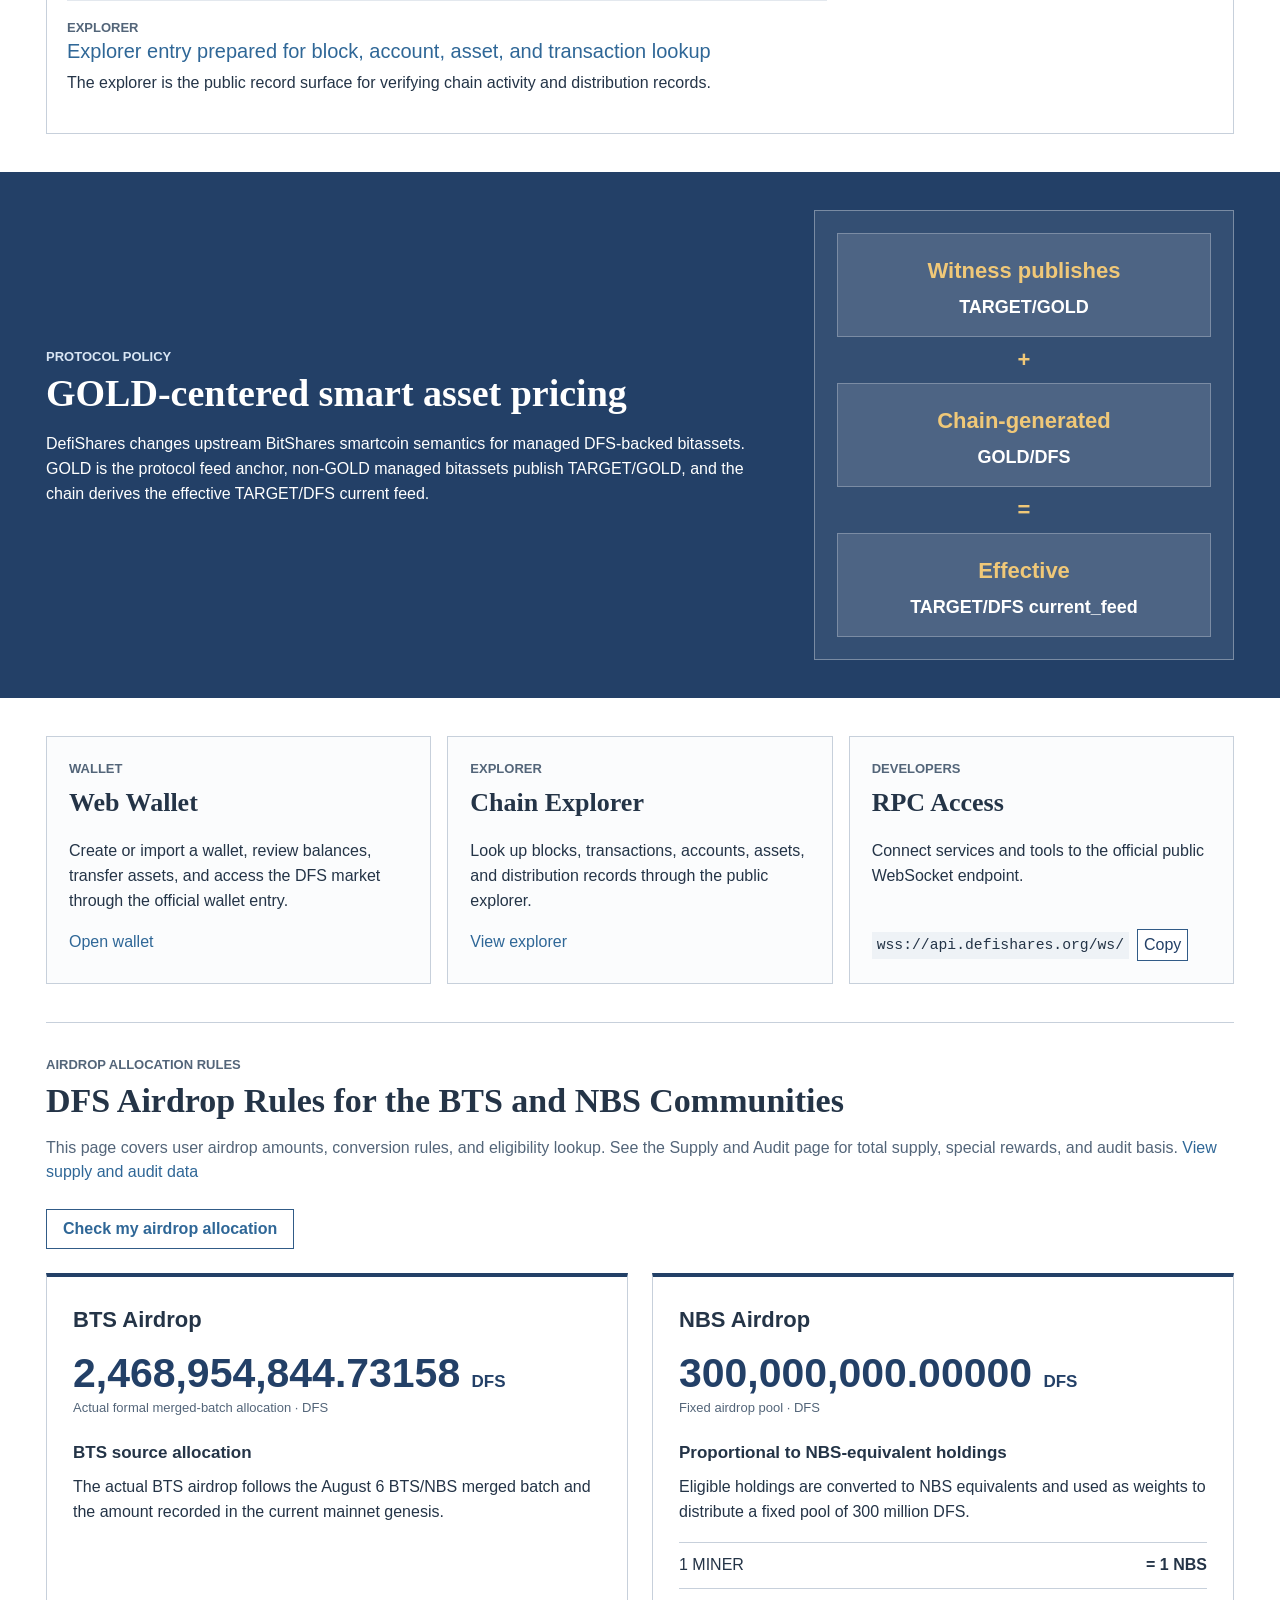
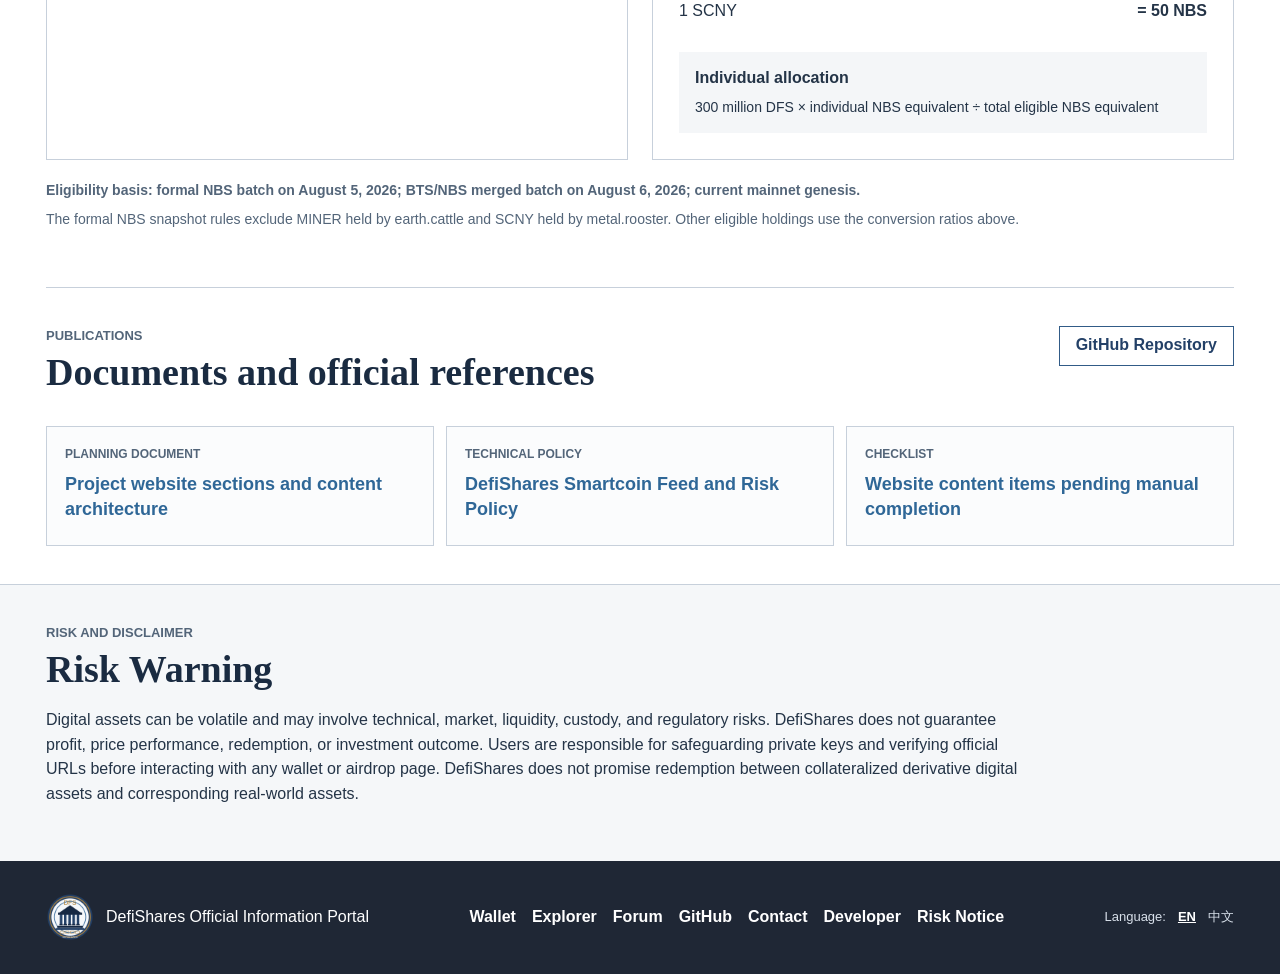
==== commit f9eca469: "Update airdrop allocation and supply pages" ====
--- a/index.html
+++ b/index.html
@@ -9,7 +9,7 @@
       content="DefiShares official information portal for DFS, GOLD-centered smart assets, wallet, explorer, airdrop, and technical documentation."
     />
     <link rel="icon" href="./assets/defishares-seal.png" />
-    <link rel="stylesheet" href="./styles.css" />
+    <link rel="stylesheet" href="./styles.css?v=5" />
   </head>
   <body>
     <div class="official-banner" role="note">
@@ -65,6 +65,7 @@
           <a href="#" data-link="explorerUrl" data-i18n="navExplorer">Explorer</a>
           <a href="#" data-link="forumUrl" data-i18n="navForum">Forum</a>
           <a href="./airdrop.html" data-i18n="navAirdrop">Airdrop</a>
+          <a href="./supply.html" data-i18n="navSupply">Supply &amp; Audit</a>
           <a href="./developers.html" data-i18n="navDevelopers">Developers</a>
           <a href="./documents.html" data-i18n="navDocuments">Documents</a>
         </div>
@@ -162,11 +163,11 @@
             </div>
             <div>
               <dt data-i18n="airdrop">Airdrop</dt>
-              <dd data-config="airdropStatus">Rules pending</dd>
+              <dd data-config="airdropStatus">BTS 2,468,954,844.73158 · NBS 300,000,000 DFS</dd>
             </div>
             <div>
               <dt data-i18n="updated">Updated</dt>
-              <dd data-config="lastUpdated">2026-07-11</dd>
+              <dd data-config="lastUpdated">2026-09-18</dd>
             </div>
           </dl>
         </aside>
@@ -277,30 +278,7 @@
         </article>
       </section>
 
-      <section class="page-shell airdrop-section" id="airdrop">
-        <div>
-          <p class="section-kicker" data-i18n="communityDistribution">Community Distribution</p>
-          <h2 data-i18n="dfsAirdrop">DFS Airdrop</h2>
-          <p data-i18n="airdropBody">
-            The airdrop page will present allocation, eligibility, snapshot time, claim window, distribution account,
-            and chain-verifiable records once the project team publishes final rules.
-          </p>
-        </div>
-        <div class="airdrop-table" role="table" aria-label="Airdrop fields">
-          <div role="row">
-            <strong role="cell" data-i18n="status">Status</strong>
-            <span role="cell" data-config="airdropStatus">Rules pending</span>
-          </div>
-          <div role="row">
-            <strong role="cell" data-i18n="requiredFields">Required fields</strong>
-            <span role="cell" data-i18n="requiredFieldsValue">Allocation, eligibility, snapshot, claim window, distribution account, audit records</span>
-          </div>
-          <div role="row">
-            <strong role="cell" data-i18n="securityNote">Security note</strong>
-            <span role="cell" data-i18n="securityNoteValue">Never enter private keys, seed phrases, or wallet passwords on an airdrop page.</span>
-          </div>
-        </div>
-      </section>
+      <section class="page-shell airdrop-rules-section" id="airdrop" data-airdrop-rules></section>
 
       <section class="page-shell documents-section" id="documents">
         <div class="section-heading-row">
@@ -363,7 +341,8 @@
       </div>
     </footer>
 
-    <script src="./site-config.js?v=5"></script>
-    <script src="./script.js?v=12"></script>
+    <script src="./site-config.js?v=10"></script>
+    <script src="./script.js?v=13"></script>
+    <script src="./airdrop-rules.js?v=5"></script>
   </body>
 </html>
--- a/styles.css
+++ b/styles.css
@@ -1251,7 +1251,99 @@
   font-size: 13px;
 }
 
+.official-card dd {
+  overflow-wrap: anywhere;
+}
+
+.airdrop-rules-section {
+  padding-top: 32px;
+  padding-bottom: 36px;
+  border-top: 1px solid var(--line);
+}
+
+.airdrop-rules-heading h2 {
+  margin: 0 0 12px;
+  font-family: Georgia, "Times New Roman", serif;
+  font-size: clamp(26px, 3vw, 34px);
+  line-height: 1.3;
+}
+
+.airdrop-rules-heading > p:last-child {
+  margin: 0 0 24px;
+  color: var(--muted);
+}
+
+.airdrop-rules-grid {
+  display: grid;
+  grid-template-columns: repeat(2, minmax(0, 1fr));
+  gap: 24px;
+}
+
+.airdrop-rule-card {
+  padding: 26px;
+  border: 1px solid var(--line);
+  border-top: 4px solid var(--blue);
+  background: var(--paper);
+}
+
+.airdrop-rule-card h3 { margin: 0; font-size: 22px; }
+.airdrop-rule-card h4 { margin: 22px 0 8px; font-size: 17px; }
+.airdrop-rule-card p { margin: 0 0 12px; }
+.airdrop-rule-card .airdrop-rule-amount {
+  margin: 12px 0 0;
+  color: var(--blue);
+  font-size: clamp(30px, 3.2vw, 42px);
+  font-weight: 700;
+  line-height: 1.2;
+}
+.airdrop-rule-amount span { font-size: 17px; }
+.airdrop-rule-label { color: var(--muted); font-size: 13px; }
+.airdrop-rule-rows { margin: 18px 0 0; }
+.airdrop-rule-rows > div {
+  display: flex;
+  justify-content: space-between;
+  flex-wrap: wrap;
+  gap: 4px 12px;
+  padding: 10px 0;
+  border-top: 1px solid var(--line);
+}
+.airdrop-rule-rows dd { margin: 0; font-weight: 700; }
+.airdrop-rule-formula { margin-top: 18px; padding: 14px 16px; background: var(--wash); }
+.airdrop-rule-formula p { margin: 6px 0 0; font-size: 14px; }
+.airdrop-rules-notes { margin: 20px 0; color: var(--muted); font-size: 14px; overflow-wrap: anywhere; }
+.airdrop-rules-notes p { margin: 8px 0; }
+.airdrop-rules-action { margin: 0 0 24px; }
+.airdrop-rules-block { margin: 28px 0 0; }
+.airdrop-rules-block h3 { margin: 0 0 12px; font-size: 20px; }
+.airdrop-rules-table-wrap { overflow-x: auto; border: 1px solid var(--line); background: var(--paper); }
+.airdrop-rules-table { width: 100%; min-width: 440px; border-collapse: collapse; text-align: left; }
+.airdrop-rules-table th,
+.airdrop-rules-table td { padding: 11px 14px; border-bottom: 1px solid var(--line); vertical-align: top; }
+.airdrop-rules-table th { background: var(--wash); font-size: 13px; font-weight: 700; }
+.airdrop-rules-table td { font-size: 14px; overflow-wrap: anywhere; }
+.airdrop-rules-table tr:last-child td { border-bottom: 0; }
+.supply-summary-grid { display: grid; grid-template-columns: repeat(3, minmax(0, 1fr)); gap: 16px; }
+.supply-summary-card { padding: 20px; border: 1px solid var(--line); background: var(--wash); }
+.supply-summary-card span { display: block; color: var(--muted); font-size: 13px; }
+.supply-summary-card strong { display: block; margin-top: 10px; color: var(--blue); font-size: clamp(18px, 2vw, 25px); line-height: 1.3; overflow-wrap: anywhere; }
+.special-rewards-layout { display: grid; grid-template-columns: minmax(180px, 0.42fr) minmax(0, 1fr); gap: 24px; align-items: center; }
+.special-rewards-chart { display: grid; place-items: center; width: min(240px, 100%); aspect-ratio: 1; margin: 0 auto; border-radius: 50%; background: var(--special-rewards-chart); }
+.special-rewards-chart::after { content: ""; position: absolute; width: 48%; aspect-ratio: 1; border-radius: 50%; background: var(--paper); }
+.special-rewards-chart { position: relative; }
+.special-rewards-chart span { position: relative; z-index: 1; color: var(--ink); text-align: center; font-size: 24px; font-weight: 700; line-height: 1.1; }
+.special-rewards-chart small { font-size: 13px; font-weight: 600; }
+.special-rewards-legend { margin: 16px 0 0; padding: 0; list-style: none; font-size: 13px; line-height: 1.6; }
+.special-rewards-legend li { display: flex; align-items: flex-start; gap: 8px; margin: 5px 0; }
+.special-rewards-swatch { flex: 0 0 10px; width: 10px; height: 10px; margin-top: 5px; border-radius: 50%; }
+.swatch-1 { background: #1f6feb; }
+.swatch-2 { background: #e09f2f; }
+.swatch-3 { background: #2b8a78; }
+.swatch-4 { background: #8b5cf6; }
+
 @media (max-width: 900px) {
+  .airdrop-rules-grid { grid-template-columns: 1fr; }
+  .supply-summary-grid { grid-template-columns: 1fr; }
+  .special-rewards-layout { grid-template-columns: 1fr; }
   .utility-inner,
   .masthead-inner,
   .footer-grid {
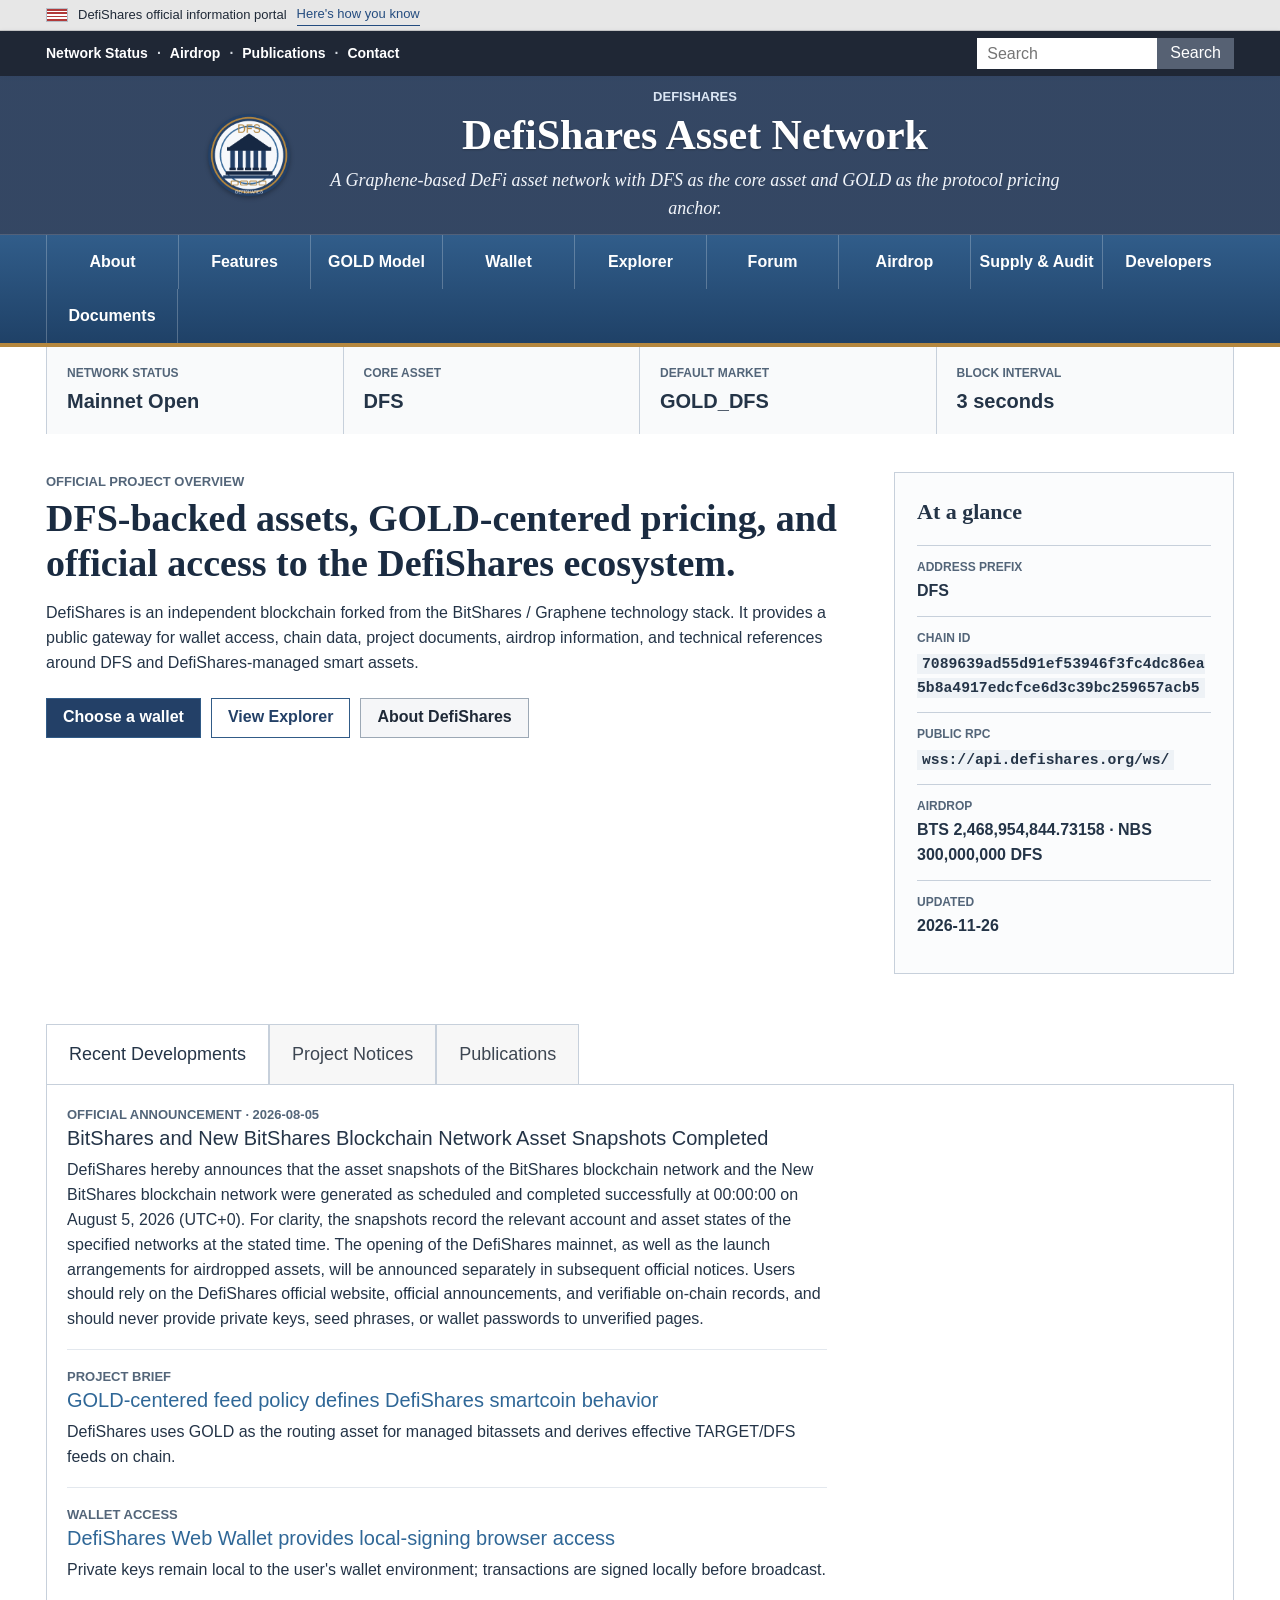
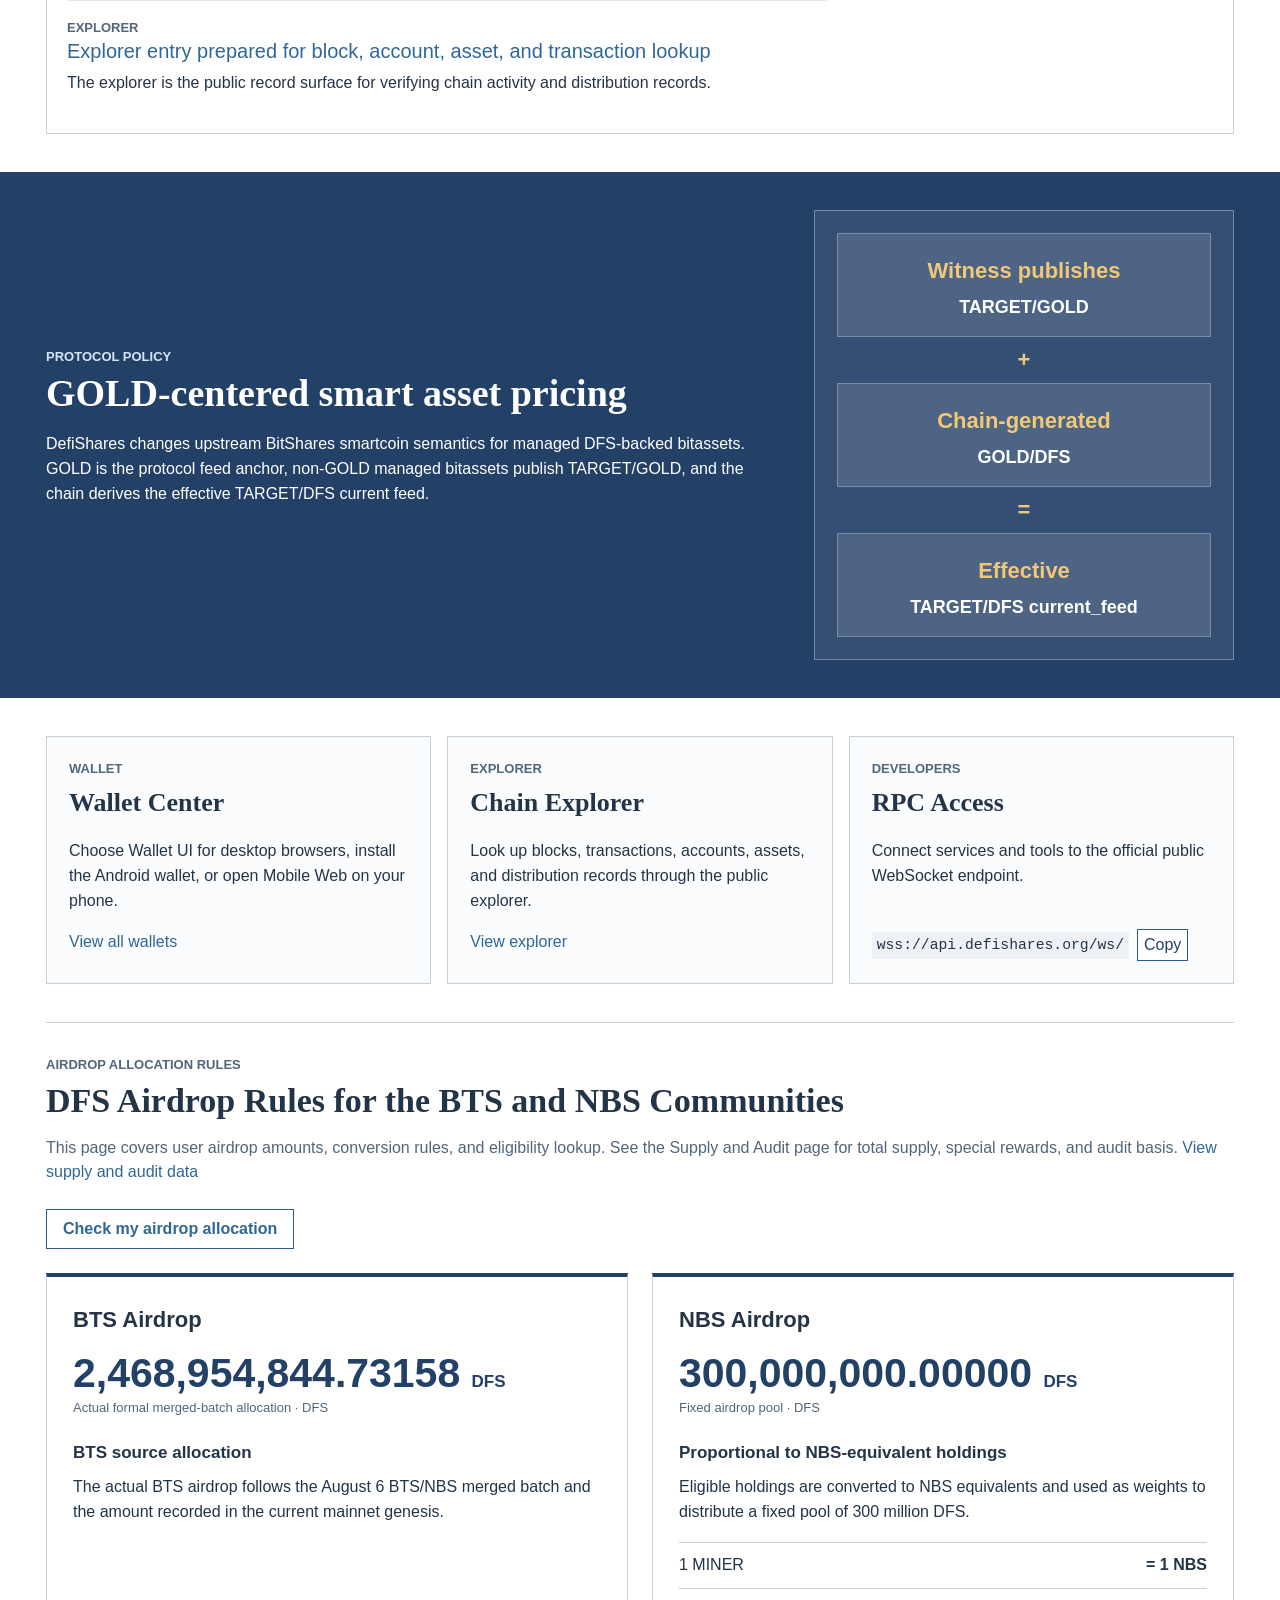
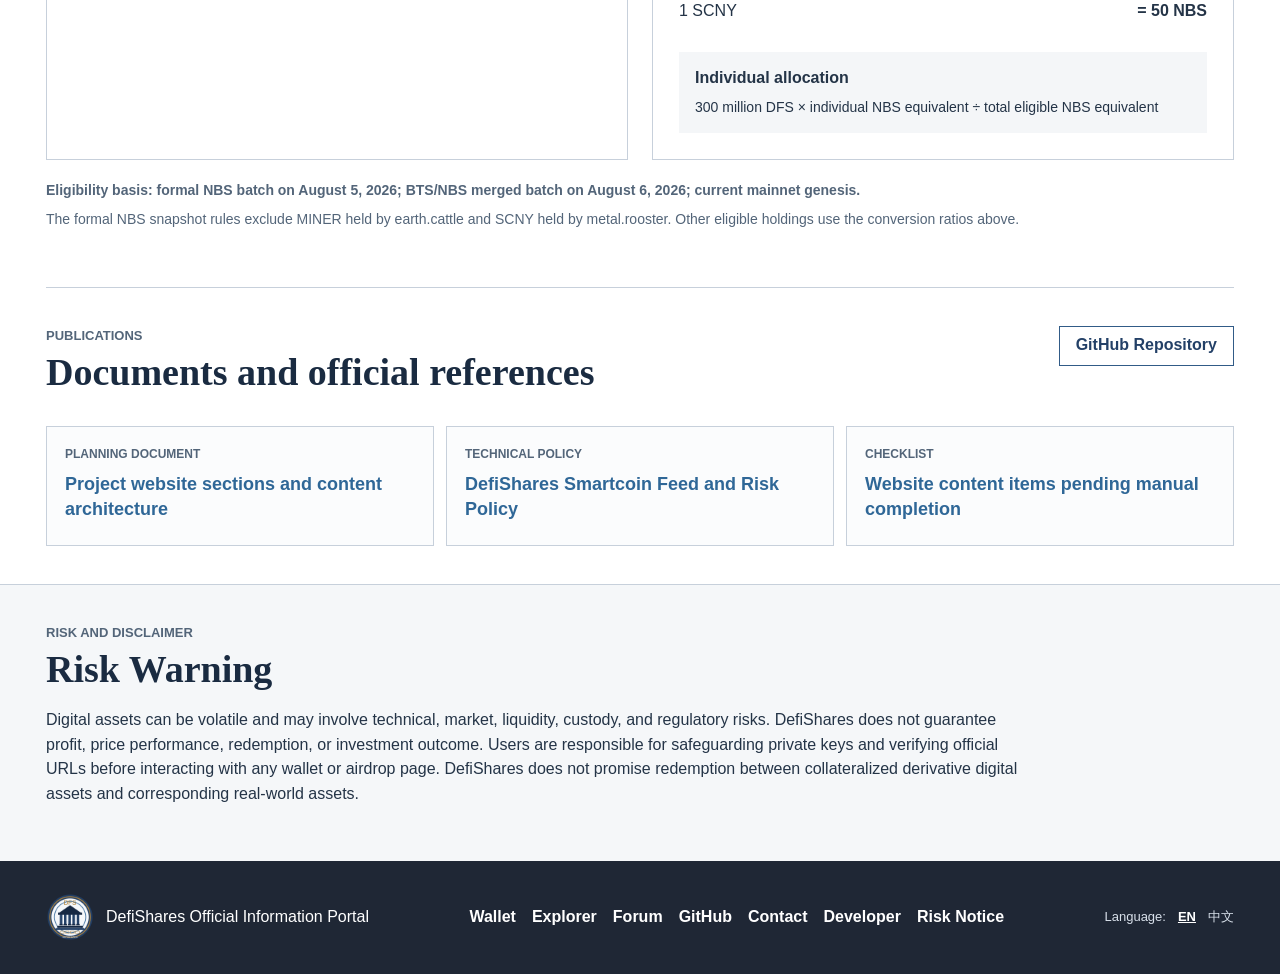
==== commit e4ce0b0d: "feat: publish bilingual wallet center with Android and Mobile Web access" ====
--- a/index.html
+++ b/index.html
@@ -61,7 +61,7 @@
           <a href="./about.html" data-i18n="navAbout">About</a>
           <a href="./features.html" data-i18n="navFeatures">Features</a>
           <a href="./gold.html" data-i18n="navGold">GOLD Model</a>
-          <a href="#" data-link="walletUrl" data-i18n="navWallet">Wallet</a>
+          <a href="#" data-link="walletCenterUrl" data-i18n="navWallet">Wallet</a>
           <a href="#" data-link="explorerUrl" data-i18n="navExplorer">Explorer</a>
           <a href="#" data-link="forumUrl" data-i18n="navForum">Forum</a>
           <a href="./airdrop.html" data-i18n="navAirdrop">Airdrop</a>
@@ -141,7 +141,7 @@
             and technical references around DFS and DefiShares-managed smart assets.
           </p>
           <div class="action-row">
-            <a class="button primary" href="#" data-link="walletUrl" data-i18n="openWebWallet">Open Web Wallet</a>
+            <a class="button primary" href="#" data-link="walletCenterUrl" data-i18n="openWebWallet">Open Web Wallet</a>
             <a class="button secondary" href="#" data-link="explorerUrl" data-i18n="viewExplorer">View Explorer</a>
             <a class="button tertiary" href="./about.html" data-i18n="aboutDefishares">About DefiShares</a>
           </div>
@@ -194,7 +194,7 @@
               </article>
               <article>
                 <p class="meta" data-i18n="walletAccess">Wallet access</p>
-                <h3><a href="#" data-link="walletUrl" data-i18n="walletNewsTitle">DefiShares Web Wallet provides local-signing browser access</a></h3>
+                <h3><a href="#" data-link="walletCenterUrl" data-i18n="walletNewsTitle">DefiShares Web Wallet provides local-signing browser access</a></h3>
                 <p data-i18n="walletNewsBody">Private keys remain local to the user's wallet environment; transactions are signed locally before broadcast.</p>
               </article>
               <article>
@@ -259,7 +259,7 @@
           <p class="meta" data-i18n="navWallet">Wallet</p>
           <h2 data-i18n="webWallet">Web Wallet</h2>
           <p data-i18n="walletCardBody">Create or import a wallet, review balances, transfer assets, and access the DFS market through the official wallet entry.</p>
-          <a href="#" data-link="walletUrl" data-i18n="openWallet">Open wallet</a>
+          <a href="#" data-link="walletCenterUrl" data-i18n="openWallet">Open wallet</a>
         </article>
         <article class="content-card" id="explorer">
           <p class="meta" data-i18n="navExplorer">Explorer</p>
@@ -325,7 +325,7 @@
           <p data-i18n="footerPortal">DefiShares Official Information Portal</p>
         </div>
         <nav aria-label="Footer navigation">
-          <a href="#" data-link="walletUrl" data-i18n="navWallet">Wallet</a>
+          <a href="#" data-link="walletCenterUrl" data-i18n="navWallet">Wallet</a>
           <a href="#" data-link="explorerUrl" data-i18n="navExplorer">Explorer</a>
           <a href="#" data-link="forumUrl" data-i18n="navForum">Forum</a>
           <a href="#" data-link="githubUrl">GitHub</a>
@@ -341,8 +341,8 @@
       </div>
     </footer>
 
-    <script src="./site-config.js?v=10"></script>
-    <script src="./script.js?v=13"></script>
+    <script src="./site-config.js?v=11"></script>
+    <script src="./script.js?v=14"></script>
     <script src="./airdrop-rules.js?v=5"></script>
   </body>
 </html>
--- a/styles.css
+++ b/styles.css
@@ -1467,3 +1467,50 @@
     grid-template-columns: 1fr;
   }
 }
+
+/* Official wallet distribution center */
+.wallet-center { padding-top: 24px; padding-bottom: 28px; }
+.wallet-heading { max-width: 760px; margin-bottom: 28px; }
+.wallet-heading h3 { margin: 0 0 12px; font-size: clamp(22px, 3vw, 30px); line-height: 1.3; }
+.wallet-heading p { margin: 0; color: var(--muted); font-size: 17px; }
+.wallet-cards { display: grid; grid-template-columns: repeat(3, minmax(0, 1fr)); gap: 20px; align-items: stretch; }
+.wallet-card { display: flex; flex-direction: column; min-width: 0; padding: 28px 24px 24px; border: 1px solid var(--line); border-top: 4px solid var(--blue); background: var(--paper); }
+.wallet-card-featured { background: var(--wash); }
+.wallet-card-icon { width: 40px; height: 40px; margin-bottom: 18px; color: var(--blue); }
+.wallet-platform { margin: 0 0 6px; color: var(--muted); font-size: 14px; }
+.wallet-card h3 { margin: 0 0 14px; font-size: 25px; line-height: 1.25; }
+.wallet-description { flex: 0 0 auto; min-height: 108px; margin: 0 0 22px; }
+.wallet-action { display: inline-flex; width: 100%; min-height: 48px; justify-content: center; align-items: center; padding: 12px 14px; text-align: center; font-weight: 700; }
+.wallet-action:disabled { border: 1px solid var(--line); background: #e4e9ee; color: var(--muted); cursor: default; }
+.wallet-small { color: var(--muted); font-size: 14px; }
+.wallet-card-bottom { margin: auto 0 0; padding-top: 24px; }
+.wallet-domain { overflow-wrap: anywhere; color: var(--muted); font-size: 14px; }
+.wallet-qr { display: flex; gap: 14px; align-items: center; }
+.wallet-qr img { flex: 0 0 108px; width: 108px; height: 108px; background: white; }
+.wallet-qr figcaption { color: var(--muted); font-size: 14px; }
+.wallet-metadata { margin: 18px 0 12px; font-size: 14px; }
+.wallet-metadata div { display: flex; justify-content: space-between; gap: 12px; padding: 6px 0; border-bottom: 1px solid var(--line); }
+.wallet-metadata dt { color: var(--muted); }
+.wallet-metadata dd { margin: 0; text-align: right; }
+.wallet-release { margin: 0 0 4px; font-size: 14px; }
+.wallet-help, .wallet-verification { margin-top: 32px; padding-top: 24px; border-top: 1px solid var(--line); }
+.wallet-help h3, .wallet-verification h3 { margin: 0 0 12px; font-size: 21px; }
+.wallet-help ul { margin: 0; padding-left: 22px; }
+.wallet-help li { margin: 8px 0; }
+.wallet-help p, .wallet-verification p { max-width: 900px; }
+.wallet-verification code { display: block; padding: 14px; border: 1px solid var(--line); background: var(--wash); overflow-wrap: anywhere; font-size: 14px; }
+.wallet-source-links { display: flex; flex-wrap: wrap; gap: 12px 24px; margin-top: 16px; }
+@media (max-width: 1000px) {
+  .wallet-cards { grid-template-columns: 1fr; }
+  .wallet-card { display: grid; grid-template-columns: 1fr 200px; column-gap: 28px; padding: 24px; }
+  .wallet-card > :not(.wallet-card-bottom) { grid-column: 1; }
+  .wallet-card-bottom { grid-column: 2; grid-row: 1 / span 8; align-self: center; margin: 0; padding: 0; }
+  .wallet-qr { flex-direction: column; text-align: center; }
+  .wallet-description { min-height: 0; }
+}
+@media (max-width: 620px) {
+  .wallet-card { display: flex; padding: 24px 20px; }
+  .wallet-card-bottom { align-self: auto; margin-top: 12px; padding-top: 16px; }
+  .wallet-qr { flex-direction: row; text-align: left; }
+  .wallet-qr img { width: 100px; height: 100px; flex-basis: 100px; }
+}
